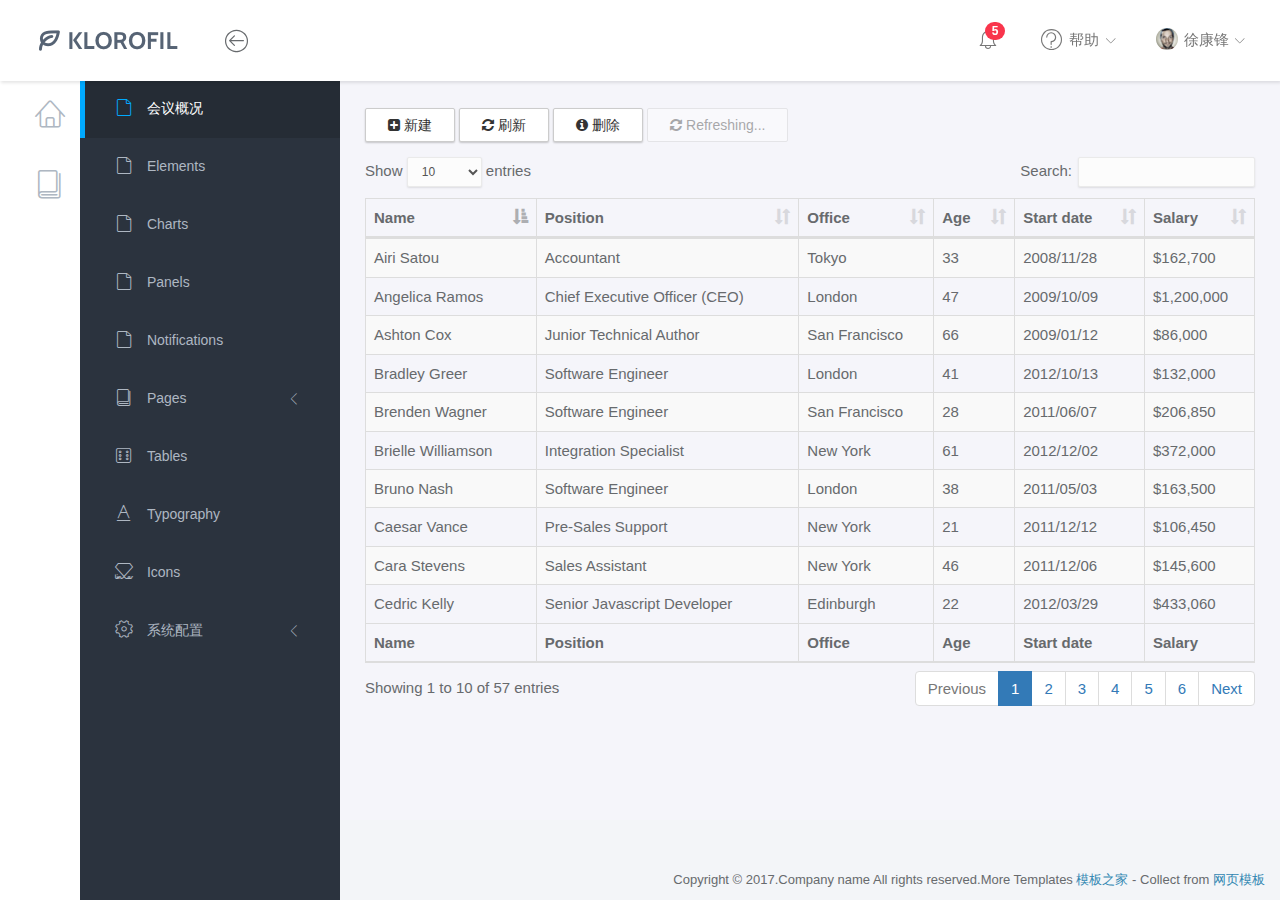
==== tpez_3_np/index.html @ 43922ed5 "first commit" ====
<!doctype html>
<html lang="en">

<head>
	<title>Home</title>
	<meta charset="utf-8">
	<meta http-equiv="X-UA-Compatible" content="IE=edge,chrome=1">
	<meta name="viewport" content="width=device-width, initial-scale=1.0, maximum-scale=1.0, user-scalable=0">
	<!-- VENDOR CSS -->
	<link rel="stylesheet" href="assets/vendor/bootstrap/css/bootstrap.min.css">
	<link rel="stylesheet" href="assets/vendor/datatables/DataTables-1.10.18/css/dataTables.bootstrap.min.css">
	<link rel="stylesheet" href="assets/vendor/font-awesome/css/font-awesome.min.css">
	<link rel="stylesheet" href="assets/vendor/linearicons/style.css">
	<link rel="stylesheet" href="assets/vendor/chartist/css/chartist-custom.css">
	<!-- MAIN CSS -->
	<link rel="stylesheet" href="assets/css/main.css">
	<!-- FOR DEMO PURPOSES ONLY. You should remove this in your project -->
	<link rel="stylesheet" href="assets/css/demo.css">
	<!-- GOOGLE FONTS -->
	<!-- <link href="https://fonts.googleapis.com/css?family=Source+Sans+Pro:300,400,600,700" rel="stylesheet"> -->
	<!-- ICONS -->
	<link rel="apple-touch-icon" sizes="76x76" href="assets/img/apple-icon.png">
	<link rel="icon" type="image/png" sizes="96x96" href="assets/img/favicon.png">
</head>

<body>
	<!-- WRAPPER -->
	<div id="wrapper">
		<!-- NAVBAR -->
		<nav class="navbar navbar-default navbar-fixed-top">
			<div class="brand">
				<a href="index.html"><img src="assets/img/logo-dark.png" alt="Klorofil Logo" class="img-responsive logo"></a>
			</div>
			<div class="container-fluid">
				<div class="navbar-btn">
					<button type="button" class="btn-toggle-fullwidth"><i class="lnr lnr-arrow-left-circle"></i></button>
				</div>
<!-- 				<div id="navbar-menu">
					<ul class="nav navbar-nav navbar-left">
						<li class="dropdown">
							<a href="#" class="dropdown-toggle" data-toggle="dropdown"><i class="lnr lnr-home"></i> <span>主页</span></a>
						</li>
						<li class="dropdown">
							<a href="#" class="dropdown-toggle" data-toggle="dropdown"><i class="lnr lnr-bullhorn"></i> <span>信息发布</span></a>
						</li>
						<li class="dropdown">
							<a href="#" class="dropdown-toggle" data-toggle="dropdown"><i class="lnr lnr-highlight"></i> <span>信息报送</span></a>
						</li>												
					</ul>
				</div> -->
				<div id="navbar-menu">
					<ul class="nav navbar-nav navbar-right">
						<li class="dropdown">
							<a href="#" class="dropdown-toggle icon-menu" data-toggle="dropdown">
								<i class="lnr lnr-alarm"></i>
								<span class="badge bg-danger">5</span>
							</a>
							<ul class="dropdown-menu notifications">
								<li><a href="#" class="notification-item"><span class="dot bg-warning"></span>System space is almost full</a></li>
								<li><a href="#" class="notification-item"><span class="dot bg-danger"></span>You have 9 unfinished tasks</a></li>
								<li><a href="#" class="notification-item"><span class="dot bg-success"></span>Monthly report is available</a></li>
								<li><a href="#" class="notification-item"><span class="dot bg-warning"></span>Weekly meeting in 1 hour</a></li>
								<li><a href="#" class="notification-item"><span class="dot bg-success"></span>Your request has been approved</a></li>
								<li><a href="#" class="more">See all notifications</a></li>
							</ul>
						</li>
						<li class="dropdown">
							<a href="#" class="dropdown-toggle" data-toggle="dropdown"><i class="lnr lnr-question-circle"></i> <span>帮助</span> <i class="icon-submenu lnr lnr-chevron-down"></i></a>
							<ul class="dropdown-menu">
								<li><a href="#">Basic Use</a></li>
								<li><a href="#">Working With Data</a></li>
								<li><a href="#">Security</a></li>
								<li><a href="#">Troubleshooting</a></li>
							</ul>
						</li>
						<li class="dropdown">
							<a href="#" class="dropdown-toggle" data-toggle="dropdown"><img src="assets/img/user.png" class="img-circle" alt="Avatar"> <span>徐康锋</span> <i class="icon-submenu lnr lnr-chevron-down"></i></a>
							<ul class="dropdown-menu">
								<li><a href="#"><i class="lnr lnr-user"></i> <span>My Profile</span></a></li>
								<li><a href="#"><i class="lnr lnr-envelope"></i> <span>Message</span></a></li>
								<li><a href="#"><i class="lnr lnr-cog"></i> <span>Settings</span></a></li>
								<li><a href="#"><i class="lnr lnr-exit"></i> <span>注销</span></a></li>
							</ul>
						</li>
					</ul>
				</div>
			</div>
		</nav>
		<!-- END NAVBAR -->
		<!-- LEFT SIDEBAR -->
			
		<!-- LEFT SIDEBAR -->
		<div id="sidebar-nav" class="sidebar">
			<div class="sidebar-layout" >
				<ul class="nav nav-pills nav-stacked">
				     <li><a href="##"><i class="lnr lnr-home" style="font-size: 30px"></i></a></li>
				     <li style="padding: 0px"><a href="##"><i class="lnr lnr-book" style="font-size: 30px"></i></a></li>
				</ul>
			</div>				
			<div class="sidebar-scroll">
				<nav>
					<ul class="nav">
						<li><a href="index.html" class="active"><i class="lnr lnr-file-empty"></i> <span>会议概况</span></a></li>
						<li><a href="elements.html" class=""><i class="lnr lnr-file-empty"></i> <span>Elements</span></a></li>
						<li><a href="charts.html" class=""><i class="lnr lnr-file-empty"></i> <span>Charts</span></a></li>
						<li><a href="panels.html" class=""><i class="lnr lnr-file-empty"></i> <span>Panels</span></a></li>
						<li><a href="notifications.html" class=""><i class="lnr lnr-file-empty"></i> <span>Notifications</span></a></li>
						<li>
							<a href="#subPages" data-toggle="collapse" class="collapsed"><i class="lnr lnr-book"></i> <span>Pages</span> <i class="icon-submenu lnr lnr-chevron-left"></i></a>
							<div id="subPages" class="collapse ">
								<ul class="nav">
									<li><a href="page-profile.html" class="">Profile</a></li>
									<li><a href="page-login.html" class="">Login</a></li>
									<li><a href="page-lockscreen.html" class="">Lockscreen</a></li>
								</ul>
							</div>
						</li>
						<li><a href="tables.html" class=""><i class="lnr lnr-dice"></i> <span>Tables</span></a></li>
						<li><a href="typography.html" class=""><i class="lnr lnr-text-format"></i> <span>Typography</span></a></li>
						<li><a href="icons.html" class=""><i class="lnr lnr-linearicons"></i> <span>Icons</span></a></li>
						<li>
							<a href="#sysConfig" data-toggle="collapse" class="collapsed"><i class="lnr lnr-cog"></i> <span>系统配置</span> <i class="icon-submenu lnr lnr-chevron-left"></i></a>
							<div id="sysConfig" class="collapse ">
								<ul class="nav">
									<li><a href="page-profile.html" class="">Profile</a></li>
									<li><a href="page-login.html" class="">Login</a></li>
									<li><a href="page-lockscreen.html" class="">Lockscreen</a></li>
								</ul>
							</div>
						</li>
					</ul>
				</nav>
			</div>
		</div>
		<!-- END LEFT SIDEBAR -->
		<!-- MAIN -->
		<div class="main">
			<!-- MAIN CONTENT -->
			<div class="main-content">
				<div class="container-fluid">
									<p class="demo-button">
										<button type="button" class="btn btn-default"><i class="fa fa-plus-square"></i> 新建 </button>
										<button type="button" class="btn btn-default"><i class="fa fa-refresh"></i> 刷新</button>
										<button type="button" class="btn btn-default"><i class="fa fa-info-circle"></i> 删除</button>
										<button type="button" class="btn btn-default" disabled="disabled"><i class="fa fa-refresh fa-spin"></i> Refreshing...</button>
									</p>					
					<table id="example" class="table table-striped table-bordered" style="width:100%">
				        <thead>
				            <tr>
				                <th>Name</th>
				                <th>Position</th>
				                <th>Office</th>
				                <th>Age</th>
				                <th>Start date</th>
				                <th>Salary</th>
				            </tr>
				        </thead>
				        <tbody>
				            <tr>
				                <td>Tiger Nixon</td>
				                <td>System Architect</td>
				                <td>Edinburgh</td>
				                <td>61</td>
				                <td>2011/04/25</td>
				                <td>$320,800</td>
				            </tr>
				            <tr>
				                <td>Garrett Winters</td>
				                <td>Accountant</td>
				                <td>Tokyo</td>
				                <td>63</td>
				                <td>2011/07/25</td>
				                <td>$170,750</td>
				            </tr>
				            <tr>
				                <td>Ashton Cox</td>
				                <td>Junior Technical Author</td>
				                <td>San Francisco</td>
				                <td>66</td>
				                <td>2009/01/12</td>
				                <td>$86,000</td>
				            </tr>
				            <tr>
				                <td>Cedric Kelly</td>
				                <td>Senior Javascript Developer</td>
				                <td>Edinburgh</td>
				                <td>22</td>
				                <td>2012/03/29</td>
				                <td>$433,060</td>
				            </tr>
				            <tr>
				                <td>Airi Satou</td>
				                <td>Accountant</td>
				                <td>Tokyo</td>
				                <td>33</td>
				                <td>2008/11/28</td>
				                <td>$162,700</td>
				            </tr>
				            <tr>
				                <td>Brielle Williamson</td>
				                <td>Integration Specialist</td>
				                <td>New York</td>
				                <td>61</td>
				                <td>2012/12/02</td>
				                <td>$372,000</td>
				            </tr>
				            <tr>
				                <td>Herrod Chandler</td>
				                <td>Sales Assistant</td>
				                <td>San Francisco</td>
				                <td>59</td>
				                <td>2012/08/06</td>
				                <td>$137,500</td>
				            </tr>
				            <tr>
				                <td>Rhona Davidson</td>
				                <td>Integration Specialist</td>
				                <td>Tokyo</td>
				                <td>55</td>
				                <td>2010/10/14</td>
				                <td>$327,900</td>
				            </tr>
				            <tr>
				                <td>Colleen Hurst</td>
				                <td>Javascript Developer</td>
				                <td>San Francisco</td>
				                <td>39</td>
				                <td>2009/09/15</td>
				                <td>$205,500</td>
				            </tr>
				            <tr>
				                <td>Sonya Frost</td>
				                <td>Software Engineer</td>
				                <td>Edinburgh</td>
				                <td>23</td>
				                <td>2008/12/13</td>
				                <td>$103,600</td>
				            </tr>
				            <tr>
				                <td>Jena Gaines</td>
				                <td>Office Manager</td>
				                <td>London</td>
				                <td>30</td>
				                <td>2008/12/19</td>
				                <td>$90,560</td>
				            </tr>
				            <tr>
				                <td>Quinn Flynn</td>
				                <td>Support Lead</td>
				                <td>Edinburgh</td>
				                <td>22</td>
				                <td>2013/03/03</td>
				                <td>$342,000</td>
				            </tr>
				            <tr>
				                <td>Charde Marshall</td>
				                <td>Regional Director</td>
				                <td>San Francisco</td>
				                <td>36</td>
				                <td>2008/10/16</td>
				                <td>$470,600</td>
				            </tr>
				            <tr>
				                <td>Haley Kennedy</td>
				                <td>Senior Marketing Designer</td>
				                <td>London</td>
				                <td>43</td>
				                <td>2012/12/18</td>
				                <td>$313,500</td>
				            </tr>
				            <tr>
				                <td>Tatyana Fitzpatrick</td>
				                <td>Regional Director</td>
				                <td>London</td>
				                <td>19</td>
				                <td>2010/03/17</td>
				                <td>$385,750</td>
				            </tr>
				            <tr>
				                <td>Michael Silva</td>
				                <td>Marketing Designer</td>
				                <td>London</td>
				                <td>66</td>
				                <td>2012/11/27</td>
				                <td>$198,500</td>
				            </tr>
				            <tr>
				                <td>Paul Byrd</td>
				                <td>Chief Financial Officer (CFO)</td>
				                <td>New York</td>
				                <td>64</td>
				                <td>2010/06/09</td>
				                <td>$725,000</td>
				            </tr>
				            <tr>
				                <td>Gloria Little</td>
				                <td>Systems Administrator</td>
				                <td>New York</td>
				                <td>59</td>
				                <td>2009/04/10</td>
				                <td>$237,500</td>
				            </tr>
				            <tr>
				                <td>Bradley Greer</td>
				                <td>Software Engineer</td>
				                <td>London</td>
				                <td>41</td>
				                <td>2012/10/13</td>
				                <td>$132,000</td>
				            </tr>
				            <tr>
				                <td>Dai Rios</td>
				                <td>Personnel Lead</td>
				                <td>Edinburgh</td>
				                <td>35</td>
				                <td>2012/09/26</td>
				                <td>$217,500</td>
				            </tr>
				            <tr>
				                <td>Jenette Caldwell</td>
				                <td>Development Lead</td>
				                <td>New York</td>
				                <td>30</td>
				                <td>2011/09/03</td>
				                <td>$345,000</td>
				            </tr>
				            <tr>
				                <td>Yuri Berry</td>
				                <td>Chief Marketing Officer (CMO)</td>
				                <td>New York</td>
				                <td>40</td>
				                <td>2009/06/25</td>
				                <td>$675,000</td>
				            </tr>
				            <tr>
				                <td>Caesar Vance</td>
				                <td>Pre-Sales Support</td>
				                <td>New York</td>
				                <td>21</td>
				                <td>2011/12/12</td>
				                <td>$106,450</td>
				            </tr>
				            <tr>
				                <td>Doris Wilder</td>
				                <td>Sales Assistant</td>
				                <td>Sidney</td>
				                <td>23</td>
				                <td>2010/09/20</td>
				                <td>$85,600</td>
				            </tr>
				            <tr>
				                <td>Angelica Ramos</td>
				                <td>Chief Executive Officer (CEO)</td>
				                <td>London</td>
				                <td>47</td>
				                <td>2009/10/09</td>
				                <td>$1,200,000</td>
				            </tr>
				            <tr>
				                <td>Gavin Joyce</td>
				                <td>Developer</td>
				                <td>Edinburgh</td>
				                <td>42</td>
				                <td>2010/12/22</td>
				                <td>$92,575</td>
				            </tr>
				            <tr>
				                <td>Jennifer Chang</td>
				                <td>Regional Director</td>
				                <td>Singapore</td>
				                <td>28</td>
				                <td>2010/11/14</td>
				                <td>$357,650</td>
				            </tr>
				            <tr>
				                <td>Brenden Wagner</td>
				                <td>Software Engineer</td>
				                <td>San Francisco</td>
				                <td>28</td>
				                <td>2011/06/07</td>
				                <td>$206,850</td>
				            </tr>
				            <tr>
				                <td>Fiona Green</td>
				                <td>Chief Operating Officer (COO)</td>
				                <td>San Francisco</td>
				                <td>48</td>
				                <td>2010/03/11</td>
				                <td>$850,000</td>
				            </tr>
				            <tr>
				                <td>Shou Itou</td>
				                <td>Regional Marketing</td>
				                <td>Tokyo</td>
				                <td>20</td>
				                <td>2011/08/14</td>
				                <td>$163,000</td>
				            </tr>
				            <tr>
				                <td>Michelle House</td>
				                <td>Integration Specialist</td>
				                <td>Sidney</td>
				                <td>37</td>
				                <td>2011/06/02</td>
				                <td>$95,400</td>
				            </tr>
				            <tr>
				                <td>Suki Burks</td>
				                <td>Developer</td>
				                <td>London</td>
				                <td>53</td>
				                <td>2009/10/22</td>
				                <td>$114,500</td>
				            </tr>
				            <tr>
				                <td>Prescott Bartlett</td>
				                <td>Technical Author</td>
				                <td>London</td>
				                <td>27</td>
				                <td>2011/05/07</td>
				                <td>$145,000</td>
				            </tr>
				            <tr>
				                <td>Gavin Cortez</td>
				                <td>Team Leader</td>
				                <td>San Francisco</td>
				                <td>22</td>
				                <td>2008/10/26</td>
				                <td>$235,500</td>
				            </tr>
				            <tr>
				                <td>Martena Mccray</td>
				                <td>Post-Sales support</td>
				                <td>Edinburgh</td>
				                <td>46</td>
				                <td>2011/03/09</td>
				                <td>$324,050</td>
				            </tr>
				            <tr>
				                <td>Unity Butler</td>
				                <td>Marketing Designer</td>
				                <td>San Francisco</td>
				                <td>47</td>
				                <td>2009/12/09</td>
				                <td>$85,675</td>
				            </tr>
				            <tr>
				                <td>Howard Hatfield</td>
				                <td>Office Manager</td>
				                <td>San Francisco</td>
				                <td>51</td>
				                <td>2008/12/16</td>
				                <td>$164,500</td>
				            </tr>
				            <tr>
				                <td>Hope Fuentes</td>
				                <td>Secretary</td>
				                <td>San Francisco</td>
				                <td>41</td>
				                <td>2010/02/12</td>
				                <td>$109,850</td>
				            </tr>
				            <tr>
				                <td>Vivian Harrell</td>
				                <td>Financial Controller</td>
				                <td>San Francisco</td>
				                <td>62</td>
				                <td>2009/02/14</td>
				                <td>$452,500</td>
				            </tr>
				            <tr>
				                <td>Timothy Mooney</td>
				                <td>Office Manager</td>
				                <td>London</td>
				                <td>37</td>
				                <td>2008/12/11</td>
				                <td>$136,200</td>
				            </tr>
				            <tr>
				                <td>Jackson Bradshaw</td>
				                <td>Director</td>
				                <td>New York</td>
				                <td>65</td>
				                <td>2008/09/26</td>
				                <td>$645,750</td>
				            </tr>
				            <tr>
				                <td>Olivia Liang</td>
				                <td>Support Engineer</td>
				                <td>Singapore</td>
				                <td>64</td>
				                <td>2011/02/03</td>
				                <td>$234,500</td>
				            </tr>
				            <tr>
				                <td>Bruno Nash</td>
				                <td>Software Engineer</td>
				                <td>London</td>
				                <td>38</td>
				                <td>2011/05/03</td>
				                <td>$163,500</td>
				            </tr>
				            <tr>
				                <td>Sakura Yamamoto</td>
				                <td>Support Engineer</td>
				                <td>Tokyo</td>
				                <td>37</td>
				                <td>2009/08/19</td>
				                <td>$139,575</td>
				            </tr>
				            <tr>
				                <td>Thor Walton</td>
				                <td>Developer</td>
				                <td>New York</td>
				                <td>61</td>
				                <td>2013/08/11</td>
				                <td>$98,540</td>
				            </tr>
				            <tr>
				                <td>Finn Camacho</td>
				                <td>Support Engineer</td>
				                <td>San Francisco</td>
				                <td>47</td>
				                <td>2009/07/07</td>
				                <td>$87,500</td>
				            </tr>
				            <tr>
				                <td>Serge Baldwin</td>
				                <td>Data Coordinator</td>
				                <td>Singapore</td>
				                <td>64</td>
				                <td>2012/04/09</td>
				                <td>$138,575</td>
				            </tr>
				            <tr>
				                <td>Zenaida Frank</td>
				                <td>Software Engineer</td>
				                <td>New York</td>
				                <td>63</td>
				                <td>2010/01/04</td>
				                <td>$125,250</td>
				            </tr>
				            <tr>
				                <td>Zorita Serrano</td>
				                <td>Software Engineer</td>
				                <td>San Francisco</td>
				                <td>56</td>
				                <td>2012/06/01</td>
				                <td>$115,000</td>
				            </tr>
				            <tr>
				                <td>Jennifer Acosta</td>
				                <td>Junior Javascript Developer</td>
				                <td>Edinburgh</td>
				                <td>43</td>
				                <td>2013/02/01</td>
				                <td>$75,650</td>
				            </tr>
				            <tr>
				                <td>Cara Stevens</td>
				                <td>Sales Assistant</td>
				                <td>New York</td>
				                <td>46</td>
				                <td>2011/12/06</td>
				                <td>$145,600</td>
				            </tr>
				            <tr>
				                <td>Hermione Butler</td>
				                <td>Regional Director</td>
				                <td>London</td>
				                <td>47</td>
				                <td>2011/03/21</td>
				                <td>$356,250</td>
				            </tr>
				            <tr>
				                <td>Lael Greer</td>
				                <td>Systems Administrator</td>
				                <td>London</td>
				                <td>21</td>
				                <td>2009/02/27</td>
				                <td>$103,500</td>
				            </tr>
				            <tr>
				                <td>Jonas Alexander</td>
				                <td>Developer</td>
				                <td>San Francisco</td>
				                <td>30</td>
				                <td>2010/07/14</td>
				                <td>$86,500</td>
				            </tr>
				            <tr>
				                <td>Shad Decker</td>
				                <td>Regional Director</td>
				                <td>Edinburgh</td>
				                <td>51</td>
				                <td>2008/11/13</td>
				                <td>$183,000</td>
				            </tr>
				            <tr>
				                <td>Michael Bruce</td>
				                <td>Javascript Developer</td>
				                <td>Singapore</td>
				                <td>29</td>
				                <td>2011/06/27</td>
				                <td>$183,000</td>
				            </tr>
				            <tr>
				                <td>Donna Snider</td>
				                <td>Customer Support</td>
				                <td>New York</td>
				                <td>27</td>
				                <td>2011/01/25</td>
				                <td>$112,000</td>
				            </tr>
				        </tbody>
				        <tfoot>
				            <tr>
				                <th>Name</th>
				                <th>Position</th>
				                <th>Office</th>
				                <th>Age</th>
				                <th>Start date</th>
				                <th>Salary</th>
				            </tr>
				        </tfoot>
				    </table>
				</div>	
			</div>
			<!-- END MAIN CONTENT -->
		</div>
		<!-- END MAIN -->
		<div class="clearfix"></div>
		<footer>
			<div class="container-fluid">
				<p class="copyright">Copyright &copy; 2017.Company name All rights reserved.More Templates <a href="http://www.cssmoban.com/" target="_blank" title="模板之家">模板之家</a> - Collect from <a href="http://www.cssmoban.com/" title="网页模板" target="_blank">网页模板</a></p>
				
			</div>
		</footer>
	</div>
	<!-- END WRAPPER -->
	<!-- Javascript -->
	<script src="assets/vendor/jquery/jquery.min.js"></script>
	<script src="assets/vendor/bootstrap/js/bootstrap.min.js"></script>
	<script src="assets/vendor/datatables/DataTables-1.10.18/js/jquery.dataTables.min.js"></script>
	<script src="assets/vendor/datatables/DataTables-1.10.18/js/dataTables.bootstrap.min.js"></script>
	<script src="assets/vendor/jquery-slimscroll/jquery.slimscroll.min.js"></script>
	<script src="assets/vendor/jquery.easy-pie-chart/jquery.easypiechart.min.js"></script>
	<script src="assets/scripts/klorofil-common.js"></script>
	<script>
	$(function() {
		$('#example').DataTable();
	});
	</script>
</body>

</html>
---- tpez_3_np/assets/vendor/linearicons/style.css ----
@font-face {
	font-family: 'Linearicons-Free';
	src:url('fonts/Linearicons-Free.eot?w118d');
	src:url('fonts/Linearicons-Free.eot?#iefixw118d') format('embedded-opentype'),
		url('fonts/Linearicons-Free.woff2?w118d') format('woff2'),
		url('fonts/Linearicons-Free.woff?w118d') format('woff'),
		url('fonts/Linearicons-Free.ttf?w118d') format('truetype'),
		url('fonts/Linearicons-Free.svg?w118d#Linearicons-Free') format('svg');
	font-weight: normal;
	font-style: normal;
}

.lnr {
	font-family: 'Linearicons-Free';
	speak: none;
	font-style: normal;
	font-weight: normal;
	font-variant: normal;
	text-transform: none;
	line-height: 1;

	/* Better Font Rendering =========== */
	-webkit-font-smoothing: antialiased;
	-moz-osx-font-smoothing: grayscale;
}

.lnr-home:before {
	content: "\e800";
}
.lnr-apartment:before {
	content: "\e801";
}
.lnr-pencil:before {
	content: "\e802";
}
.lnr-magic-wand:before {
	content: "\e803";
}
.lnr-drop:before {
	content: "\e804";
}
.lnr-lighter:before {
	content: "\e805";
}
.lnr-poop:before {
	content: "\e806";
}
.lnr-sun:before {
	content: "\e807";
}
.lnr-moon:before {
	content: "\e808";
}
.lnr-cloud:before {
	content: "\e809";
}
.lnr-cloud-upload:before {
	content: "\e80a";
}
.lnr-cloud-download:before {
	content: "\e80b";
}
.lnr-cloud-sync:before {
	content: "\e80c";
}
.lnr-cloud-check:before {
	content: "\e80d";
}
.lnr-database:before {
	content: "\e80e";
}
.lnr-lock:before {
	content: "\e80f";
}
.lnr-cog:before {
	content: "\e810";
}
.lnr-trash:before {
	content: "\e811";
}
.lnr-dice:before {
	content: "\e812";
}
.lnr-heart:before {
	content: "\e813";
}
.lnr-star:before {
	content: "\e814";
}
.lnr-star-half:before {
	content: "\e815";
}
.lnr-star-empty:before {
	content: "\e816";
}
.lnr-flag:before {
	content: "\e817";
}
.lnr-envelope:before {
	content: "\e818";
}
.lnr-paperclip:before {
	content: "\e819";
}
.lnr-inbox:before {
	content: "\e81a";
}
.lnr-eye:before {
	content: "\e81b";
}
.lnr-printer:before {
	content: "\e81c";
}
.lnr-file-empty:before {
	content: "\e81d";
}
.lnr-file-add:before {
	content: "\e81e";
}
.lnr-enter:before {
	content: "\e81f";
}
.lnr-exit:before {
	content: "\e820";
}
.lnr-graduation-hat:before {
	content: "\e821";
}
.lnr-license:before {
	content: "\e822";
}
.lnr-music-note:before {
	content: "\e823";
}
.lnr-film-play:before {
	content: "\e824";
}
.lnr-camera-video:before {
	content: "\e825";
}
.lnr-camera:before {
	content: "\e826";
}
.lnr-picture:before {
	content: "\e827";
}
.lnr-book:before {
	content: "\e828";
}
.lnr-bookmark:before {
	content: "\e829";
}
.lnr-user:before {
	content: "\e82a";
}
.lnr-users:before {
	content: "\e82b";
}
.lnr-shirt:before {
	content: "\e82c";
}
.lnr-store:before {
	content: "\e82d";
}
.lnr-cart:before {
	content: "\e82e";
}
.lnr-tag:before {
	content: "\e82f";
}
.lnr-phone-handset:before {
	content: "\e830";
}
.lnr-phone:before {
	content: "\e831";
}
.lnr-pushpin:before {
	content: "\e832";
}
.lnr-map-marker:before {
	content: "\e833";
}
.lnr-map:before {
	content: "\e834";
}
.lnr-location:before {
	content: "\e835";
}
.lnr-calendar-full:before {
	content: "\e836";
}
.lnr-keyboard:before {
	content: "\e837";
}
.lnr-spell-check:before {
	content: "\e838";
}
.lnr-screen:before {
	content: "\e839";
}
.lnr-smartphone:before {
	content: "\e83a";
}
.lnr-tablet:before {
	content: "\e83b";
}
.lnr-laptop:before {
	content: "\e83c";
}
.lnr-laptop-phone:before {
	content: "\e83d";
}
.lnr-power-switch:before {
	content: "\e83e";
}
.lnr-bubble:before {
	content: "\e83f";
}
.lnr-heart-pulse:before {
	content: "\e840";
}
.lnr-construction:before {
	content: "\e841";
}
.lnr-pie-chart:before {
	content: "\e842";
}
.lnr-chart-bars:before {
	content: "\e843";
}
.lnr-gift:before {
	content: "\e844";
}
.lnr-diamond:before {
	content: "\e845";
}
.lnr-linearicons:before {
	content: "\e846";
}
.lnr-dinner:before {
	content: "\e847";
}
.lnr-coffee-cup:before {
	content: "\e848";
}
.lnr-leaf:before {
	content: "\e849";
}
.lnr-paw:before {
	content: "\e84a";
}
.lnr-rocket:before {
	content: "\e84b";
}
.lnr-briefcase:before {
	content: "\e84c";
}
.lnr-bus:before {
	content: "\e84d";
}
.lnr-car:before {
	content: "\e84e";
}
.lnr-train:before {
	content: "\e84f";
}
.lnr-bicycle:before {
	content: "\e850";
}
.lnr-wheelchair:before {
	content: "\e851";
}
.lnr-select:before {
	content: "\e852";
}
.lnr-earth:before {
	content: "\e853";
}
.lnr-smile:before {
	content: "\e854";
}
.lnr-sad:before {
	content: "\e855";
}
.lnr-neutral:before {
	content: "\e856";
}
.lnr-mustache:before {
	content: "\e857";
}
.lnr-alarm:before {
	content: "\e858";
}
.lnr-bullhorn:before {
	content: "\e859";
}
.lnr-volume-high:before {
	content: "\e85a";
}
.lnr-volume-medium:before {
	content: "\e85b";
}
.lnr-volume-low:before {
	content: "\e85c";
}
.lnr-volume:before {
	content: "\e85d";
}
.lnr-mic:before {
	content: "\e85e";
}
.lnr-hourglass:before {
	content: "\e85f";
}
.lnr-undo:before {
	content: "\e860";
}
.lnr-redo:before {
	content: "\e861";
}
.lnr-sync:before {
	content: "\e862";
}
.lnr-history:before {
	content: "\e863";
}
.lnr-clock:before {
	content: "\e864";
}
.lnr-download:before {
	content: "\e865";
}
.lnr-upload:before {
	content: "\e866";
}
.lnr-enter-down:before {
	content: "\e867";
}
.lnr-exit-up:before {
	content: "\e868";
}
.lnr-bug:before {
	content: "\e869";
}
.lnr-code:before {
	content: "\e86a";
}
.lnr-link:before {
	content: "\e86b";
}
.lnr-unlink:before {
	content: "\e86c";
}
.lnr-thumbs-up:before {
	content: "\e86d";
}
.lnr-thumbs-down:before {
	content: "\e86e";
}
.lnr-magnifier:before {
	content: "\e86f";
}
.lnr-cross:before {
	content: "\e870";
}
.lnr-menu:before {
	content: "\e871";
}
.lnr-list:before {
	content: "\e872";
}
.lnr-chevron-up:before {
	content: "\e873";
}
.lnr-chevron-down:before {
	content: "\e874";
}
.lnr-chevron-left:before {
	content: "\e875";
}
.lnr-chevron-right:before {
	content: "\e876";
}
.lnr-arrow-up:before {
	content: "\e877";
}
.lnr-arrow-down:before {
	content: "\e878";
}
.lnr-arrow-left:before {
	content: "\e879";
}
.lnr-arrow-right:before {
	content: "\e87a";
}
.lnr-move:before {
	content: "\e87b";
}
.lnr-warning:before {
	content: "\e87c";
}
.lnr-question-circle:before {
	content: "\e87d";
}
.lnr-menu-circle:before {
	content: "\e87e";
}
.lnr-checkmark-circle:before {
	content: "\e87f";
}
.lnr-cross-circle:before {
	content: "\e880";
}
.lnr-plus-circle:before {
	content: "\e881";
}
.lnr-circle-minus:before {
	content: "\e882";
}
.lnr-arrow-up-circle:before {
	content: "\e883";
}
.lnr-arrow-down-circle:before {
	content: "\e884";
}
.lnr-arrow-left-circle:before {
	content: "\e885";
}
.lnr-arrow-right-circle:before {
	content: "\e886";
}
.lnr-chevron-up-circle:before {
	content: "\e887";
}
.lnr-chevron-down-circle:before {
	content: "\e888";
}
.lnr-chevron-left-circle:before {
	content: "\e889";
}
.lnr-chevron-right-circle:before {
	content: "\e88a";
}
.lnr-crop:before {
	content: "\e88b";
}
.lnr-frame-expand:before {
	content: "\e88c";
}
.lnr-frame-contract:before {
	content: "\e88d";
}
.lnr-layers:before {
	content: "\e88e";
}
.lnr-funnel:before {
	content: "\e88f";
}
.lnr-text-format:before {
	content: "\e890";
}
.lnr-text-format-remove:before {
	content: "\e891";
}
.lnr-text-size:before {
	content: "\e892";
}
.lnr-bold:before {
	content: "\e893";
}
.lnr-italic:before {
	content: "\e894";
}
.lnr-underline:before {
	content: "\e895";
}
.lnr-strikethrough:before {
	content: "\e896";
}
.lnr-highlight:before {
	content: "\e897";
}
.lnr-text-align-left:before {
	content: "\e898";
}
.lnr-text-align-center:before {
	content: "\e899";
}
.lnr-text-align-right:before {
	content: "\e89a";
}
.lnr-text-align-justify:before {
	content: "\e89b";
}
.lnr-line-spacing:before {
	content: "\e89c";
}
.lnr-indent-increase:before {
	content: "\e89d";
}
.lnr-indent-decrease:before {
	content: "\e89e";
}
.lnr-pilcrow:before {
	content: "\e89f";
}
.lnr-direction-ltr:before {
	content: "\e8a0";
}
.lnr-direction-rtl:before {
	content: "\e8a1";
}
.lnr-page-break:before {
	content: "\e8a2";
}
.lnr-sort-alpha-asc:before {
	content: "\e8a3";
}
.lnr-sort-amount-asc:before {
	content: "\e8a4";
}
.lnr-hand:before {
	content: "\e8a5";
}
.lnr-pointer-up:before {
	content: "\e8a6";
}
.lnr-pointer-right:before {
	content: "\e8a7";
}
.lnr-pointer-down:before {
	content: "\e8a8";
}
.lnr-pointer-left:before {
	content: "\e8a9";
}
---- tpez_3_np/assets/vendor/chartist/css/chartist-custom.css ----
.ct-label {
  fill: #676a6d;
  color: #676a6d;
  font-size: 1.2rem;
  line-height: 1; }

.ct-chart-line .ct-label,
.ct-chart-bar .ct-label {
  display: block;
  display: -webkit-box;
  display: -moz-box;
  display: -ms-flexbox;
  display: -webkit-flex;
  display: flex; }

.ct-chart-pie .ct-label,
.ct-chart-donut .ct-label {
  dominant-baseline: central; }

.ct-label.ct-horizontal.ct-start {
  -webkit-box-align: flex-end;
  -webkit-align-items: flex-end;
  -ms-flex-align: flex-end;
  align-items: flex-end;
  -webkit-box-pack: flex-start;
  -webkit-justify-content: flex-start;
  -ms-flex-pack: flex-start;
  justify-content: flex-start;
  text-align: left;
  text-anchor: start; }

.ct-label.ct-horizontal.ct-end {
  -webkit-box-align: flex-start;
  -webkit-align-items: flex-start;
  -ms-flex-align: flex-start;
  align-items: flex-start;
  -webkit-box-pack: flex-start;
  -webkit-justify-content: flex-start;
  -ms-flex-pack: flex-start;
  justify-content: flex-start;
  text-align: left;
  text-anchor: start; }

.ct-label.ct-vertical.ct-start {
  -webkit-box-align: flex-end;
  -webkit-align-items: flex-end;
  -ms-flex-align: flex-end;
  align-items: flex-end;
  -webkit-box-pack: flex-end;
  -webkit-justify-content: flex-end;
  -ms-flex-pack: flex-end;
  justify-content: flex-end;
  text-align: right;
  text-anchor: end; }

.ct-label.ct-vertical.ct-end {
  -webkit-box-align: flex-end;
  -webkit-align-items: flex-end;
  -ms-flex-align: flex-end;
  align-items: flex-end;
  -webkit-box-pack: flex-start;
  -webkit-justify-content: flex-start;
  -ms-flex-pack: flex-start;
  justify-content: flex-start;
  text-align: left;
  text-anchor: start; }

.ct-chart-bar .ct-label.ct-horizontal.ct-start {
  -webkit-box-align: flex-end;
  -webkit-align-items: flex-end;
  -ms-flex-align: flex-end;
  align-items: flex-end;
  -webkit-box-pack: center;
  -webkit-justify-content: center;
  -ms-flex-pack: center;
  justify-content: center;
  text-align: center;
  text-anchor: start; }

.ct-chart-bar .ct-label.ct-horizontal.ct-end {
  -webkit-box-align: flex-start;
  -webkit-align-items: flex-start;
  -ms-flex-align: flex-start;
  align-items: flex-start;
  -webkit-box-pack: center;
  -webkit-justify-content: center;
  -ms-flex-pack: center;
  justify-content: center;
  text-align: center;
  text-anchor: start; }

.ct-chart-bar.ct-horizontal-bars .ct-label.ct-horizontal.ct-start {
  -webkit-box-align: flex-end;
  -webkit-align-items: flex-end;
  -ms-flex-align: flex-end;
  align-items: flex-end;
  -webkit-box-pack: flex-start;
  -webkit-justify-content: flex-start;
  -ms-flex-pack: flex-start;
  justify-content: flex-start;
  text-align: left;
  text-anchor: start; }

.ct-chart-bar.ct-horizontal-bars .ct-label.ct-horizontal.ct-end {
  -webkit-box-align: flex-start;
  -webkit-align-items: flex-start;
  -ms-flex-align: flex-start;
  align-items: flex-start;
  -webkit-box-pack: flex-start;
  -webkit-justify-content: flex-start;
  -ms-flex-pack: flex-start;
  justify-content: flex-start;
  text-align: left;
  text-anchor: start; }

.ct-chart-bar.ct-horizontal-bars .ct-label.ct-vertical.ct-start {
  -webkit-box-align: center;
  -webkit-align-items: center;
  -ms-flex-align: center;
  align-items: center;
  -webkit-box-pack: flex-end;
  -webkit-justify-content: flex-end;
  -ms-flex-pack: flex-end;
  justify-content: flex-end;
  text-align: right;
  text-anchor: end; }

.ct-chart-bar.ct-horizontal-bars .ct-label.ct-vertical.ct-end {
  -webkit-box-align: center;
  -webkit-align-items: center;
  -ms-flex-align: center;
  align-items: center;
  -webkit-box-pack: flex-start;
  -webkit-justify-content: flex-start;
  -ms-flex-pack: flex-start;
  justify-content: flex-start;
  text-align: left;
  text-anchor: end; }

.ct-grid {
  stroke: rgba(0, 0, 0, 0.2);
  stroke-width: 1px;
  stroke-dasharray: 2px; }

.ct-grid-background {
  fill: none; }

.ct-point {
  stroke-width: 8px;
  stroke-linecap: round; }

.ct-line {
  fill: none;
  stroke-width: 3px; }

.ct-area {
  stroke: none;
  fill-opacity: 0.3; }

.ct-bar {
  fill: none;
  stroke-width: 10px; }

.ct-slice-donut {
  fill: none;
  stroke-width: 60px; }

.ct-series-a .ct-point, .ct-series-a .ct-line, .ct-series-a .ct-bar, .ct-series-a .ct-slice-donut {
  stroke: #028fd0; }

.ct-series-a .ct-slice-pie, .ct-series-a .ct-area {
  fill: #028fd0; }

.ct-series-b .ct-point, .ct-series-b .ct-line, .ct-series-b .ct-bar, .ct-series-b .ct-slice-donut {
  stroke: #83c6ea; }

.ct-series-b .ct-slice-pie, .ct-series-b .ct-area {
  fill: #83c6ea; }

.ct-series-c .ct-point, .ct-series-c .ct-line, .ct-series-c .ct-bar, .ct-series-c .ct-slice-donut {
  stroke: #f4c63d; }

.ct-series-c .ct-slice-pie, .ct-series-c .ct-area {
  fill: #f4c63d; }

.ct-series-d .ct-point, .ct-series-d .ct-line, .ct-series-d .ct-bar, .ct-series-d .ct-slice-donut {
  stroke: #d17905; }

.ct-series-d .ct-slice-pie, .ct-series-d .ct-area {
  fill: #d17905; }

.ct-series-e .ct-point, .ct-series-e .ct-line, .ct-series-e .ct-bar, .ct-series-e .ct-slice-donut {
  stroke: #453d3f; }

.ct-series-e .ct-slice-pie, .ct-series-e .ct-area {
  fill: #453d3f; }

.ct-series-f .ct-point, .ct-series-f .ct-line, .ct-series-f .ct-bar, .ct-series-f .ct-slice-donut {
  stroke: #59922b; }

.ct-series-f .ct-slice-pie, .ct-series-f .ct-area {
  fill: #59922b; }

.ct-series-g .ct-point, .ct-series-g .ct-line, .ct-series-g .ct-bar, .ct-series-g .ct-slice-donut {
  stroke: #0544d3; }

.ct-series-g .ct-slice-pie, .ct-series-g .ct-area {
  fill: #0544d3; }

.ct-series-h .ct-point, .ct-series-h .ct-line, .ct-series-h .ct-bar, .ct-series-h .ct-slice-donut {
  stroke: #6b0392; }

.ct-series-h .ct-slice-pie, .ct-series-h .ct-area {
  fill: #6b0392; }

.ct-series-i .ct-point, .ct-series-i .ct-line, .ct-series-i .ct-bar, .ct-series-i .ct-slice-donut {
  stroke: #f05b4f; }

.ct-series-i .ct-slice-pie, .ct-series-i .ct-area {
  fill: #f05b4f; }

.ct-series-j .ct-point, .ct-series-j .ct-line, .ct-series-j .ct-bar, .ct-series-j .ct-slice-donut {
  stroke: #dda458; }

.ct-series-j .ct-slice-pie, .ct-series-j .ct-area {
  fill: #dda458; }

.ct-series-k .ct-point, .ct-series-k .ct-line, .ct-series-k .ct-bar, .ct-series-k .ct-slice-donut {
  stroke: #eacf7d; }

.ct-series-k .ct-slice-pie, .ct-series-k .ct-area {
  fill: #eacf7d; }

.ct-series-l .ct-point, .ct-series-l .ct-line, .ct-series-l .ct-bar, .ct-series-l .ct-slice-donut {
  stroke: #86797d; }

.ct-series-l .ct-slice-pie, .ct-series-l .ct-area {
  fill: #86797d; }

.ct-series-m .ct-point, .ct-series-m .ct-line, .ct-series-m .ct-bar, .ct-series-m .ct-slice-donut {
  stroke: #b2c326; }

.ct-series-m .ct-slice-pie, .ct-series-m .ct-area {
  fill: #b2c326; }

.ct-series-n .ct-point, .ct-series-n .ct-line, .ct-series-n .ct-bar, .ct-series-n .ct-slice-donut {
  stroke: #6188e2; }

.ct-series-n .ct-slice-pie, .ct-series-n .ct-area {
  fill: #6188e2; }

.ct-series-o .ct-point, .ct-series-o .ct-line, .ct-series-o .ct-bar, .ct-series-o .ct-slice-donut {
  stroke: #a748ca; }

.ct-series-o .ct-slice-pie, .ct-series-o .ct-area {
  fill: #a748ca; }

.ct-square {
  display: block;
  position: relative;
  width: 100%; }
  .ct-square:before {
    display: block;
    float: left;
    content: "";
    width: 0;
    height: 0;
    padding-bottom: 100%; }
  .ct-square:after {
    content: "";
    display: table;
    clear: both; }
  .ct-square > svg {
    display: block;
    position: absolute;
    top: 0;
    left: 0; }

.ct-minor-second {
  display: block;
  position: relative;
  width: 100%; }
  .ct-minor-second:before {
    display: block;
    float: left;
    content: "";
    width: 0;
    height: 0;
    padding-bottom: 93.75%; }
  .ct-minor-second:after {
    content: "";
    display: table;
    clear: both; }
  .ct-minor-second > svg {
    display: block;
    position: absolute;
    top: 0;
    left: 0; }

.ct-major-second {
  display: block;
  position: relative;
  width: 100%; }
  .ct-major-second:before {
    display: block;
    float: left;
    content: "";
    width: 0;
    height: 0;
    padding-bottom: 88.8888888889%; }
  .ct-major-second:after {
    content: "";
    display: table;
    clear: both; }
  .ct-major-second > svg {
    display: block;
    position: absolute;
    top: 0;
    left: 0; }

.ct-minor-third {
  display: block;
  position: relative;
  width: 100%; }
  .ct-minor-third:before {
    display: block;
    float: left;
    content: "";
    width: 0;
    height: 0;
    padding-bottom: 83.3333333333%; }
  .ct-minor-third:after {
    content: "";
    display: table;
    clear: both; }
  .ct-minor-third > svg {
    display: block;
    position: absolute;
    top: 0;
    left: 0; }

.ct-major-third {
  display: block;
  position: relative;
  width: 100%; }
  .ct-major-third:before {
    display: block;
    float: left;
    content: "";
    width: 0;
    height: 0;
    padding-bottom: 80%; }
  .ct-major-third:after {
    content: "";
    display: table;
    clear: both; }
  .ct-major-third > svg {
    display: block;
    position: absolute;
    top: 0;
    left: 0; }

.ct-perfect-fourth {
  display: block;
  position: relative;
  width: 100%; }
  .ct-perfect-fourth:before {
    display: block;
    float: left;
    content: "";
    width: 0;
    height: 0;
    padding-bottom: 75%; }
  .ct-perfect-fourth:after {
    content: "";
    display: table;
    clear: both; }
  .ct-perfect-fourth > svg {
    display: block;
    position: absolute;
    top: 0;
    left: 0; }

.ct-perfect-fifth {
  display: block;
  position: relative;
  width: 100%; }
  .ct-perfect-fifth:before {
    display: block;
    float: left;
    content: "";
    width: 0;
    height: 0;
    padding-bottom: 66.6666666667%; }
  .ct-perfect-fifth:after {
    content: "";
    display: table;
    clear: both; }
  .ct-perfect-fifth > svg {
    display: block;
    position: absolute;
    top: 0;
    left: 0; }

.ct-minor-sixth {
  display: block;
  position: relative;
  width: 100%; }
  .ct-minor-sixth:before {
    display: block;
    float: left;
    content: "";
    width: 0;
    height: 0;
    padding-bottom: 62.5%; }
  .ct-minor-sixth:after {
    content: "";
    display: table;
    clear: both; }
  .ct-minor-sixth > svg {
    display: block;
    position: absolute;
    top: 0;
    left: 0; }

.ct-golden-section {
  display: block;
  position: relative;
  width: 100%; }
  .ct-golden-section:before {
    display: block;
    float: left;
    content: "";
    width: 0;
    height: 0;
    padding-bottom: 61.804697157%; }
  .ct-golden-section:after {
    content: "";
    display: table;
    clear: both; }
  .ct-golden-section > svg {
    display: block;
    position: absolute;
    top: 0;
    left: 0; }

.ct-major-sixth {
  display: block;
  position: relative;
  width: 100%; }
  .ct-major-sixth:before {
    display: block;
    float: left;
    content: "";
    width: 0;
    height: 0;
    padding-bottom: 60%; }
  .ct-major-sixth:after {
    content: "";
    display: table;
    clear: both; }
  .ct-major-sixth > svg {
    display: block;
    position: absolute;
    top: 0;
    left: 0; }

.ct-minor-seventh {
  display: block;
  position: relative;
  width: 100%; }
  .ct-minor-seventh:before {
    display: block;
    float: left;
    content: "";
    width: 0;
    height: 0;
    padding-bottom: 56.25%; }
  .ct-minor-seventh:after {
    content: "";
    display: table;
    clear: both; }
  .ct-minor-seventh > svg {
    display: block;
    position: absolute;
    top: 0;
    left: 0; }

.ct-major-seventh {
  display: block;
  position: relative;
  width: 100%; }
  .ct-major-seventh:before {
    display: block;
    float: left;
    content: "";
    width: 0;
    height: 0;
    padding-bottom: 53.3333333333%; }
  .ct-major-seventh:after {
    content: "";
    display: table;
    clear: both; }
  .ct-major-seventh > svg {
    display: block;
    position: absolute;
    top: 0;
    left: 0; }

.ct-octave {
  display: block;
  position: relative;
  width: 100%; }
  .ct-octave:before {
    display: block;
    float: left;
    content: "";
    width: 0;
    height: 0;
    padding-bottom: 50%; }
  .ct-octave:after {
    content: "";
    display: table;
    clear: both; }
  .ct-octave > svg {
    display: block;
    position: absolute;
    top: 0;
    left: 0; }

.ct-major-tenth {
  display: block;
  position: relative;
  width: 100%; }
  .ct-major-tenth:before {
    display: block;
    float: left;
    content: "";
    width: 0;
    height: 0;
    padding-bottom: 40%; }
  .ct-major-tenth:after {
    content: "";
    display: table;
    clear: both; }
  .ct-major-tenth > svg {
    display: block;
    position: absolute;
    top: 0;
    left: 0; }

.ct-major-eleventh {
  display: block;
  position: relative;
  width: 100%; }
  .ct-major-eleventh:before {
    display: block;
    float: left;
    content: "";
    width: 0;
    height: 0;
    padding-bottom: 37.5%; }
  .ct-major-eleventh:after {
    content: "";
    display: table;
    clear: both; }
  .ct-major-eleventh > svg {
    display: block;
    position: absolute;
    top: 0;
    left: 0; }

.ct-major-twelfth {
  display: block;
  position: relative;
  width: 100%; }
  .ct-major-twelfth:before {
    display: block;
    float: left;
    content: "";
    width: 0;
    height: 0;
    padding-bottom: 33.3333333333%; }
  .ct-major-twelfth:after {
    content: "";
    display: table;
    clear: both; }
  .ct-major-twelfth > svg {
    display: block;
    position: absolute;
    top: 0;
    left: 0; }

.ct-double-octave {
  display: block;
  position: relative;
  width: 100%; }
  .ct-double-octave:before {
    display: block;
    float: left;
    content: "";
    width: 0;
    height: 0;
    padding-bottom: 25%; }
  .ct-double-octave:after {
    content: "";
    display: table;
    clear: both; }
  .ct-double-octave > svg {
    display: block;
    position: absolute;
    top: 0;
    left: 0; }

/*# sourceMappingURL=chartist-custom.css.map */
---- tpez_3_np/assets/css/main.css ----
/********************
 * GENERAL STYLES
 ********************/
html {
  position: relative;
  min-height: 100%; }

body {
  background-color: #F3F5F8;
  font-family: "Source Sans Pro", sans-serif;
  font-size: 15px;
  color: #676a6d; }

a {
  color: #3287B2; }
  a:hover, a:focus {
    color: #3b98c8;
    text-decoration: none; }

th {
  font-weight: 600; }

.page-title {
  margin-top: 0;
  margin-bottom: 30px;
  font-weight: 300; }

footer {
  position: absolute;
  bottom: 0;
  right: 0;
  padding-top: 15px;
  padding-bottom: 10px; }

.copyright {
  margin-bottom: 0;
  text-align: right;
  font-size: 13px; }
  @media screen and (max-width: 767px) {
    .copyright {
      text-align: center;
      position: relative !important; } }

/********************
 * LAYOUT
 ********************/
 #wrapper .sidebar-layout {
  -webkit-transition: all 0.3s ease-in-out;
  -moz-transition: all 0.3s ease-in-out;
  -ms-transition: all 0.3s ease-in-out;
  -o-transition: all 0.3s ease-in-out;
  transition: all 0.3s ease-in-out;
  width: 80px;
  height: 100%;
  float: left;
  background-color: white;
  position: relative;
  left: 0; 
 }

#wrapper .sidebar {
  -webkit-transition: all 0.3s ease-in-out;
  -moz-transition: all 0.3s ease-in-out;
  -ms-transition: all 0.3s ease-in-out;
  -o-transition: all 0.3s ease-in-out;
  transition: all 0.3s ease-in-out;
  width: 340px;
  height: 100%;
  float: left;
  background-color: #2B333E;
  position: fixed;
  left: 0; 
  font-size: 14px;
}

#wrapper .main {
  -webkit-transition: all 0.3s ease-in-out;
  -moz-transition: all 0.3s ease-in-out;
  -ms-transition: all 0.3s ease-in-out;
  -o-transition: all 0.3s ease-in-out;
  transition: all 0.3s ease-in-out;
  width: calc(100% - 340px);
  left: 0;
  position: relative;
  float: right;
  background-color: #f5f5fa; }

#wrapper #sidebar-nav,
#wrapper .main {
  padding-top: 80px; }

@media screen and (max-width: 767px) {
  #wrapper #sidebar-nav,
  #wrapper .sidebar-layout,
  #wrapper .main {
    padding-top: 130px; } }

.layout-fullwidth #wrapper .sidebar {
  left: -340px; }

.layout-fullwidth #wrapper .main {
  width: 100%; }

.layout-fullwidth #wrapper .navbar {
  left: 0 !important; }

.layout-fullwidth #wrapper .btn-toggle-fullwidth {
  color: #00AAFF; }

.offcanvas-active #wrapper .sidebar {
  left: 0; }

.offcanvas-active #wrapper .main {
  width: 100%;
  position: relative;
  left: 340px; }

@media screen and (max-width: 1024px) {
  #wrapper .sidebar {
    left: -340px; }
  #wrapper .main {
    width: 100%; }
  #wrapper .navbar {
    left: 0 !important; }
  #wrapper .btn-toggle-fullwidth {
    color: #00AAFF; }
  .btn-toggle-minified {
    display: none; } }

.main-content {
  padding: 28px 10px; }

.navbar + .main-content {
  padding: 105px 0 28px 5px; }
  @media screen and (max-width: 767px) {
    .navbar + .main-content {
      padding-top: 155px; } }

html.fullscreen-bg,
html.fullscreen-bg body,
html.fullscreen-bg #wrapper {
  height: 100%; }

.vertical-align-wrap {
  position: absolute;
  width: 100%;
  height: 100%;
  display: table; }

.vertical-align-middle {
  display: table-cell;
  vertical-align: middle; }
.copyrights{
	text-indent:-9999px;
	height:0;
	line-height:0;
	font-size:0;
	overflow:hidden;
}
/********************
 * TOP NAVIGATION
 ********************/
.navbar-default {
  -webkit-transition: all 0.3s ease-in-out;
  -moz-transition: all 0.3s ease-in-out;
  -ms-transition: all 0.3s ease-in-out;
  -o-transition: all 0.3s ease-in-out;
  transition: all 0.3s ease-in-out;
  -moz-box-shadow: 1px 2px 3px rgba(0, 0, 0, 0.1);
  -webkit-box-shadow: 1px 2px 3px rgba(0, 0, 0, 0.1);
  box-shadow: 1px 2px 3px rgba(0, 0, 0, 0.1);
  -webkit-border-radius: 0;
  -moz-border-radius: 0;
  border-radius: 0;
  padding: 0;
  margin: 0;
  border: none;
  background-color: #fff; }
  .navbar-default .navbar-nav > .open > a, .navbar-default .navbar-nav > .open > a:hover, .navbar-default .navbar-nav > .open > a:focus {
    background-color: #fafafa; }
  .navbar-default .navbar-toggle, .navbar-default .navbar-toggle:hover, .navbar-default .navbar-toggle:focus {
    background-color: #f8f8f8; }
  .navbar-default .brand {
    float: left;
    padding: 30px 39px;
    background-color: #fff; }
  @media screen and (max-width: 1024px) {
    .navbar-default .brand {
      padding-left: 30px;
      padding-right: 15px; } }
  @media screen and (max-width: 992px) {
    .navbar-default .brand {
      display: none; } }
  @media screen and (max-width: 640px) {
    .navbar-default #navbar-menu {
      float: right; } }

.navbar-btn {
  float: left;
  padding: 16px 0; }
  .navbar-btn button {
    font-size: 24px;
    padding: 4px 8px;
    line-height: .7;
    border: none;
    background: none;
    outline: none; }
  @media screen and (max-width: 640px) {
    .navbar-btn {
      padding-left: 0; } }

.navbar-btn-right {
  float: right; }

.navbar-form {
  padding: 15px;
  border: 0; }
  .navbar-form input[type="text"] {
    min-width: 200px; }
  @media screen and (max-width: 767px) {
    .navbar-form {
      float: left;
      width: 70%;
      margin-left: 5px;
      margin-right: 5px;
      padding-left: 0;
      padding-right: 0; }
      .navbar-form .input-group {
        width: 70%; }
      .navbar-form input[type="text"] {
        min-width: 150px; } }
  @media screen and (max-width: 640px) {
    .navbar-form {
      display: none; } }

.navbar-nav .icon-menu {
  display: inline-block;
  vertical-align: middle;
  *vertical-align: auto;
  *zoom: 1;
  *display: inline;
  padding-top: 28px;
  padding-bottom: 28px;
  position: relative; }
  .navbar-nav .icon-menu .badge {
    position: absolute;
    top: 22px;
    right: 16px; }

.navbar-nav > li > a {
  padding: 28px 20px; }
  .navbar-nav > li > a > i {
    font-size: 22px;
    margin-right: 2px;
    vertical-align: middle; }
    .navbar-nav > li > a > i.icon-submenu {
      margin-left: 2px;
      margin-right: 0;
      font-size: 10px;
      position: relative;
      top: 2px; }
  .navbar-nav > li > a > span {
    position: relative;
    top: 2px; }
  .navbar-nav > li > a img {
    width: 22px;
    margin-right: 2px; }

.navbar-nav > li > .dropdown-menu {
  padding: 0;
  min-width: 200px; }

.navbar-nav .dropdown-menu {
  border-top: 2px solid #ACB0B5; }

.navbar-nav .dropdown-menu > li > a {
  padding: 10px 20px; }
  .navbar-nav .dropdown-menu > li > a:hover, .navbar-nav .dropdown-menu > li > a:focus {
    background-color: #fafafa; }
  .navbar-nav .dropdown-menu > li > a span,
  .navbar-nav .dropdown-menu > li > a i {
    vertical-align: middle; }

@media screen and (min-width: 768px) {
  .navbar-nav.navbar-right {
    margin-right: 0; } }

@media screen and (max-width: 767px) {
  .navbar-nav {
    width: 100%;
    margin: 0; }
    .navbar-nav > li {
      display: table-cell;
      width: 1%;
      position: inherit;
      text-align: center; }
    .navbar-nav > li > a {
      padding: 15px 20px; }
      .navbar-nav > li > a span:not(.badge),
      .navbar-nav > li > a .icon-submenu {
        display: none; }
    .navbar-nav .open .dropdown-menu {
      -moz-box-shadow: 0 2px 6px rgba(0, 0, 0, 0.08);
      -webkit-box-shadow: 0 2px 6px rgba(0, 0, 0, 0.08);
      box-shadow: 0 2px 6px rgba(0, 0, 0, 0.08);
      position: absolute;
      width: 100%;
      margin-top: 3px;
      background-color: #fff; }
    .navbar-nav .open .dropdown-menu > li > a {
      padding: 10px 15px; }
    .navbar-nav .icon-menu {
      padding-top: 15px;
      padding-bottom: 15px; }
      .navbar-nav .icon-menu .badge {
        top: 10px;
        right: 15px; } }

.navbar-toggle {
  padding: 5px 8px;
  margin: 20px 15px 20px 0; }
  .navbar-toggle .icon-nav {
    font-size: 24px; }

.notification-item .dot {
  -webkit-border-radius: 50%;
  -moz-border-radius: 50%;
  border-radius: 50%;
  display: inline-block;
  vertical-align: middle;
  *vertical-align: auto;
  *zoom: 1;
  *display: inline;
  width: 10px;
  height: 10px;
  content: '';
  margin-right: 8px; }

ul.notifications > li {
  border-bottom: 1px solid #F0F0F0; }
  ul.notifications > li:last-child {
    border-bottom: none; }
  ul.notifications > li > .more {
    padding-top: 12px;
    padding-bottom: 12px;
    text-align: center;
    text-decoration: underline;
    font-weight: 600; }
    ul.notifications > li > .more:hover, ul.notifications > li > .more:focus {
      text-decoration: none; }

.dropdown-menu {
  -moz-box-shadow: 0 2px 6px rgba(0, 0, 0, 0.08);
  -webkit-box-shadow: 0 2px 6px rgba(0, 0, 0, 0.08);
  box-shadow: 0 2px 6px rgba(0, 0, 0, 0.08);
  border-color: #eaeaea; }
  .dropdown-menu > li > a {
    color: #676a6d; }
  .dropdown-menu > li i {
    margin-right: 6px; }
  .dropdown-menu .active > a, .dropdown-menu .active > a:focus, .dropdown-menu .active > a:hover {
    background-color: #00AAFF; }
  .dropdown-menu > .disabled > a, .dropdown-menu > .disabled > a:focus, .dropdown-menu > .disabled > a:hover {
    color: #a3a3a3; }

/********************
 * SIDEBAR NAVIGATION
 ********************/
.sidebar {
  z-index: 9; }
  .sidebar .nav > li > a {
    padding: 18px 30px;
    color: #AEB7C2;
    border-left: 5px solid transparent; }
    .sidebar .nav > li > a:hover, .sidebar .nav > li > a:focus, .sidebar .nav > li > a.active {
      color: #fff;
      background-color: transparent; }
      .sidebar .nav > li > a:hover i, .sidebar .nav > li > a:focus i, .sidebar .nav > li > a.active i {
        color: #00AAFF; }
    .sidebar .nav > li > a:focus, .sidebar .nav > li > a.active {
      background-color: #252c35;
      border-left-color: #00AAFF; }
    .sidebar .nav > li > a[data-toggle="collapse"] .icon-submenu {
      display: inline-block;
      vertical-align: middle;
      *vertical-align: auto;
      *zoom: 1;
      *display: inline;
      -webkit-transition: all 0.2s ease-out;
      -moz-transition: all 0.2s ease-out;
      -ms-transition: all 0.2s ease-out;
      -o-transition: all 0.2s ease-out;
      transition: all 0.2s ease-out;
      float: right;
      position: relative;
      top: 5px;
      font-size: 12px;
      line-height: 1.1;
      -moz-transform: rotate(-90deg);
      -ms-transform: rotate(-90deg);
      -webkit-transform: rotate(-90deg);
      transform: rotate(-90deg); }
    .sidebar .nav > li > a[data-toggle="collapse"].collapsed .icon-submenu {
      -moz-transform: rotate(0deg);
      -ms-transform: rotate(0deg);
      -webkit-transform: rotate(0deg);
      transform: rotate(0deg); }
    .sidebar .nav > li > a .badge {
      font-weight: 400;
      background-color: #F9354C; }
  .sidebar .nav {
    /* submenu */ }
    .sidebar .nav i {
      margin-right: 10px;
      font-size: 18px; }
    .sidebar .nav span {
      -webkit-transition: all 0.3s ease-in-out;
      -moz-transition: all 0.3s ease-in-out;
      -ms-transition: all 0.3s ease-in-out;
      -o-transition: all 0.3s ease-in-out;
      transition: all 0.3s ease-in-out;
      position: relative;
      top: -2px; }
    .sidebar .nav .nav {
      background-color: #252c35; }
      .sidebar .nav .nav > li > a {
        padding-left: 60px;
        padding-top: 10px;
        padding-bottom: 10px; }
        .sidebar .nav .nav > li > a:focus, .sidebar .nav .nav > li > a.active {
          background-color: transparent;
          border-left-color: transparent; }
        .sidebar .nav .nav > li > a.active a {
          color: #fff; }

/********************
 * TYPOGRAPHY
 ********************/
.text-success {
  color: #41B314; }

.text-warning {
  color: #e4cb10; }

.text-danger {
  color: #F9354C; }

ul.list-justify > li {
  margin-bottom: 5px; }
  ul.list-justify > li span {
    float: right; }

/********************
 * INPUTS
 ********************/
.form-control {
  -moz-box-shadow: 0px 1px 2px 0 rgba(0, 0, 0, 0.1);
  -webkit-box-shadow: 0px 1px 2px 0 rgba(0, 0, 0, 0.1);
  box-shadow: 0px 1px 2px 0 rgba(0, 0, 0, 0.1);
  -webkit-border-radius: 2px;
  -moz-border-radius: 2px;
  border-radius: 2px;
  border-color: #eaeaea;
  background-color: #fcfcfc; }
  .form-control:focus {
    -moz-box-shadow: 0px 1px 2px 0 rgba(0, 0, 0, 0.1);
    -webkit-box-shadow: 0px 1px 2px 0 rgba(0, 0, 0, 0.1);
    box-shadow: 0px 1px 2px 0 rgba(0, 0, 0, 0.1);
    border-color: #d6d6d6;
    background-color: #fff; }

.input-group {
  -moz-box-shadow: 0px 1px 2px 0 rgba(0, 0, 0, 0.1);
  -webkit-box-shadow: 0px 1px 2px 0 rgba(0, 0, 0, 0.1);
  box-shadow: 0px 1px 2px 0 rgba(0, 0, 0, 0.1); }

.input-group .form-control, .input-group-addon, .input-group-btn {
  -moz-box-shadow: none;
  -webkit-box-shadow: none;
  box-shadow: none; }

.input-group-addon {
  border: 1px solid #eaeaea; }

/* fancy checkbox and radio button */
.fancy-checkbox {
  display: block;
  font-weight: normal; }
  .fancy-checkbox input[type="checkbox"] {
    display: none; }
    .fancy-checkbox input[type="checkbox"] + span {
      display: inline-block;
      vertical-align: middle;
      *vertical-align: auto;
      *zoom: 1;
      *display: inline;
      cursor: pointer;
      position: relative;
      font-size: 13px; }
      .fancy-checkbox input[type="checkbox"] + span:before {
        display: inline-block;
        vertical-align: middle;
        *vertical-align: auto;
        *zoom: 1;
        *display: inline;
        position: relative;
        bottom: 1px;
        width: 18px;
        height: 18px;
        margin-right: 5px;
        content: "";
        border: 1px solid #ccc; }
    .fancy-checkbox input[type="checkbox"]:checked + span:before {
      font-family: FontAwesome;
      content: '\f00c';
      font-size: 12px;
      color: #99a1a7;
      text-align: center;
      line-height: 16px;
      background: #ededed;
      border: 1px solid #ccc; }
  .fancy-checkbox.custom-color-green input[type="checkbox"]:checked + span:before {
    color: #53D76A;
    background-color: #fff; }
  .fancy-checkbox.custom-bgcolor-green input[type="checkbox"]:checked + span:before {
    color: #fff;
    background-color: #53D76A;
    border-color: #32cf4d; }

.fancy-radio {
  display: block;
  font-weight: normal; }
  .fancy-radio input[type="radio"] {
    display: none; }
    .fancy-radio input[type="radio"] + span {
      display: block;
      cursor: pointer;
      position: relative;
      font-size: 13px; }
      .fancy-radio input[type="radio"] + span i {
        display: inline-block;
        vertical-align: middle;
        *vertical-align: auto;
        *zoom: 1;
        *display: inline;
        -webkit-border-radius: 8px;
        -moz-border-radius: 8px;
        border-radius: 8px;
        position: relative;
        bottom: 1px;
        content: "";
        border: 1px solid #ccc;
        width: 18px;
        height: 18px;
        margin-right: 5px; }
    .fancy-radio input[type="radio"]:checked + span i:after {
      -webkit-border-radius: 50%;
      -moz-border-radius: 50%;
      border-radius: 50%;
      display: block;
      position: relative;
      top: 3px;
      left: 3px;
      content: '';
      width: 10px;
      height: 10px;
      background-color: #99a1a7; }
  .fancy-radio.custom-color-green input[type="radio"]:checked + span i:after {
    background-color: #53D76A; }
  .fancy-radio.custom-bgcolor-green input[type="radio"]:checked + span i {
    background-color: #53D76A; }
    .fancy-radio.custom-bgcolor-green input[type="radio"]:checked + span i:after {
      background-color: #fff; }

/********************
 * BUTTONS
 ********************/
.btn {
  -webkit-border-radius: 2px;
  -moz-border-radius: 2px;
  border-radius: 2px;
  -moz-box-shadow: 0px 1px 2px 0 rgba(0, 0, 0, 0.2);
  -webkit-box-shadow: 0px 1px 2px 0 rgba(0, 0, 0, 0.2);
  box-shadow: 0px 1px 2px 0 rgba(0, 0, 0, 0.2);
  padding: 6px 22px; }

.btn-group-lg > .btn,
.btn-lg {
  padding: 10px 28px; }

.btn-group-sm > .btn,
.btn-sm {
  padding: 5px 18px; }

.btn-group-xs > .btn,
.btn-xs {
  padding: 5px 14px; }

.btn-primary {
  background-color: #00AAFF;
  border-color: #00a0f0; }
  .btn-primary:hover, .btn-primary:focus {
    background-color: #00a0f0;
    border-color: #00a0f0; }

.btn-warning {
  background-color: #e4cb10;
  border-color: #d6be0f; }
  .btn-warning:hover, .btn-warning:focus {
    background-color: #d6be0f;
    border-color: #d6be0f; }

.btn-default:hover, .btn-default:focus {
  background-color: #f7f7f7; }

.btn-success {
  background-color: #41B314;
  border-color: #3ca512; }
  .btn-success:hover, .btn-success:focus {
    background-color: #3ca512;
    border-color: #3ca512; }

.btn.disabled,
.btn[disabled],
fieldset[disabled] .btn {
  opacity: 0.4;
  filter: alpha(opacity=40); }

/********************
 * PANELS
 ********************/
.panel {
  -webkit-border-radius: 3px;
  -moz-border-radius: 3px;
  border-radius: 3px;
  -moz-box-shadow: 0 2px 6px rgba(0, 0, 0, 0.08);
  -webkit-box-shadow: 0 2px 6px rgba(0, 0, 0, 0.08);
  box-shadow: 0 2px 6px rgba(0, 0, 0, 0.08);
  background-color: #fff;
  margin-bottom: 30px; }
  .panel .panel-heading,
  .panel .panel-body,
  .panel .panel-footer {
    padding-left: 25px;
    padding-right: 25px; }
  .panel .panel-heading {
    padding-top: 20px;
    padding-bottom: 20px;
    position: relative; }
    .panel .panel-heading .panel-title {
      margin: 0;
      font-size: 18px;
      font-weight: 300; }
    .panel .panel-heading button {
      padding: 0;
      margin-left: 5px;
      background-color: transparent;
      border: none;
      outline: none; }
      .panel .panel-heading button i {
        font-size: 14px; }
  .panel .panel-body {
    padding-top: 10px;
    padding-bottom: 15px; }
  .panel .panel-note {
    font-size: 13px;
    line-height: 2.6;
    color: #777777; }
    .panel .panel-note i {
      font-size: 16px;
      margin-right: 3px; }
  .panel .right {
    position: absolute;
    right: 20px;
    top: 32%; }
  .panel.panel-headline .panel-heading {
    border-bottom: none; }
    .panel.panel-headline .panel-heading .panel-title {
      margin-bottom: 8px;
      font-size: 22px;
      font-weight: normal; }
    .panel.panel-headline .panel-heading .panel-subtitle {
      margin-bottom: 0;
      font-size: 14px;
      color: #8D99A8; }
  .panel.panel-scrolling .btn-bottom {
    margin-bottom: 30px; }
  .panel .table > thead > tr > td:first-child,
  .panel .table > thead > tr > th:first-child,
  .panel .table > tbody > tr > td:first-child,
  .panel .table > tbody > tr > th:first-child,
  .panel .table > tfoot > tr > td:first-child,
  .panel .table > tfoot > tr > th:first-child {
    padding-left: 25px; }
  .panel .table > thead > tr > td:last-child,
  .panel .table > thead > tr > th:last-child,
  .panel .table > tbody > tr > td:last-child,
  .panel .table > tbody > tr > th:last-child,
  .panel .table > tfoot > tr > td:last-child,
  .panel .table > tfoot > tr > th:last-child {
    padding-left: 25px; }

.panel-footer {
  background-color: #fafafa; }

/********************
 * ELEMENTS
 ********************/
.collapsing {
  -webkit-transition: all 0.2s ease-out;
  -moz-transition: all 0.2s ease-out;
  -ms-transition: all 0.2s ease-out;
  -o-transition: all 0.2s ease-out;
  transition: all 0.2s ease-out; }

.label {
  font-weight: normal; }

.metric {
  -webkit-border-radius: 3px;
  -moz-border-radius: 3px;
  border-radius: 3px;
  padding: 20px;
  margin-bottom: 30px;
  border: 1px solid #DCE6EB; }
  .metric .icon {
    -webkit-border-radius: 50%;
    -moz-border-radius: 50%;
    border-radius: 50%;
    float: left;
    width: 50px;
    height: 50px;
    line-height: 50px;
    background-color: #0081c2;
    text-align: center; }
    .metric .icon i {
      font-size: 18px;
      color: #fff; }
  .metric p {
    margin-bottom: 0;
    line-height: 1.2;
    text-align: right; }
  .metric .number {
    display: block;
    font-size: 28px;
    font-weight: 300; }
  .metric .title {
    font-size: 16px; }

ul.activity-list > li {
  padding: 25px 0; }
  ul.activity-list > li:not(:last-child) {
    border-bottom: 1px solid #F0F0F0; }
  ul.activity-list > li .avatar {
    width: 40px; }
  ul.activity-list > li > p {
    margin-bottom: 0;
    padding-left: 3.5em; }
  ul.activity-list > li .timestamp {
    display: block;
    font-size: 13px;
    color: #a3a3a3; }

/* task list */
.task-list > li {
  margin-bottom: 32px; }

.task-list p {
  position: relative; }
  .task-list p .label-percent {
    position: absolute;
    right: 0; }

/* bootstrap progress bar */
.progress {
  -webkit-border-radius: 2px;
  -moz-border-radius: 2px;
  border-radius: 2px;
  -moz-box-shadow: none;
  -webkit-box-shadow: none;
  box-shadow: none;
  background-color: #f1f1f1; }
  .progress.wide {
    width: 60px; }
  .progress .progress-bar {
    -webkit-transition: width 3s ease;
    -moz-transition: width 3s ease;
    -ms-transition: width 3s ease;
    -o-transition: width 3s ease;
    transition: width 3s ease;
    -moz-box-shadow: none;
    -webkit-box-shadow: none;
    box-shadow: none; }
  .progress.progress-sm {
    height: 12px; }
  .progress.progress-xs {
    height: 5px; }
  .progress.progress-sm .progress-bar, .progress.progress-xs .progress-bar {
    text-indent: -9999px; }

.progress-bar-success {
  background-color: #41B314; }

.progress-bar-warning {
  background-color: #e4cb10; }

.progress-bar-danger {
  background-color: #F9354C; }

.weekly-summary {
  margin-bottom: 30px;
  font-weight: 300; }
  .weekly-summary .number {
    font-size: 36px; }
  .weekly-summary i {
    font-size: 16px;
    margin-left: 10px; }
  .weekly-summary .percentage {
    position: relative;
    top: -7px; }
  .weekly-summary .info-label {
    display: block;
    margin-bottom: 10px;
    font-weight: normal; }

.todo-list > li {
  border-top: 1px solid #F0F0F0;
  position: relative; }
  .todo-list > li:first-child {
    border-top: none; }
  .todo-list > li .fancy-checkbox {
    position: absolute;
    top: 50%;
    margin-top: -11px; }
    .todo-list > li .fancy-checkbox input[type="checkbox"] + span {
      margin-right: 0; }
  .todo-list > li p {
    display: inline-block;
    vertical-align: middle;
    *vertical-align: auto;
    *zoom: 1;
    *display: inline;
    width: 90%;
    margin: 0;
    padding: 20px 0 20px 35px; }
  .todo-list > li.completed p,
  .todo-list > li.completed .date {
    text-decoration: line-through;
    color: #b4b7b9; }

.todo-list .title {
  font-size: 16px;
  font-weight: 600; }

.todo-list .short-description {
  display: block;
  margin-top: 5px; }

.todo-list .date {
  font-size: 13px;
  color: #a3a3a3; }

.todo-list .controls {
  float: right;
  position: absolute;
  top: 50%;
  right: 0;
  margin-top: -11px; }
  .todo-list .controls a {
    margin-left: 5px; }

/* toastr notification */
#toast-container > div {
  opacity: 0.9;
  filter: alpha(opacity=90); }
  #toast-container > div, #toast-container > div:hover {
    -moz-box-shadow: none;
    -webkit-box-shadow: none;
    box-shadow: none; }

#toast-container .toast-close-button {
  top: -0.9em; }

.toast a {
  text-decoration: underline; }
  .toast a:hover, .toast a:focus {
    text-decoration: none;
    color: #fff; }

.toast .toast-message {
  font-size: 14px;
  line-height: 2; }

.toast-info {
  background-color: #00AAFF; }

.toast-success {
  background-color: #41B314; }

.toast-warning {
  background-color: #e4cb10; }

.toast-danger {
  background-color: #F9354C; }

/* tabs */
.custom-tabs-line ul {
  display: inline-block;
  vertical-align: middle;
  *vertical-align: auto;
  *zoom: 1;
  *display: inline; }
  .custom-tabs-line ul > li {
    float: left; }
    .custom-tabs-line ul > li a {
      color: #8d9093;
      font-weight: normal; }
      .custom-tabs-line ul > li a:hover, .custom-tabs-line ul > li a:focus {
        color: #676a6d;
        background-color: transparent; }
      .custom-tabs-line ul > li a:focus {
        outline: none; }
  .custom-tabs-line ul.nav-pills a:hover, .custom-tabs-line ul.nav-pills a:focus {
    color: #fff;
    background-color: #00AAFF; }

.custom-tabs-line.tabs-line-bottom {
  border-bottom: 1px solid #eaeaea; }
  .custom-tabs-line.tabs-line-bottom ul > li {
    margin-bottom: -1px; }
  .custom-tabs-line.tabs-line-bottom a {
    border-bottom: 1px solid transparent; }
  .custom-tabs-line.tabs-line-bottom .active a {
    border-bottom: 2px solid #00AAFF; }

.custom-tabs-line.left-aligned {
  text-align: left; }

.custom-tabs-line.right-aligned {
  text-align: right; }

@media screen and (max-width: 768px) {
  .custom-tabs-line ul li.active > a {
    margin-bottom: -1px; } }

.tab-pane {
  padding: 25px 15px; }

/********************
 * CHARTS
 ********************/
/* easy pie chart */
.easy-pie-chart {
  position: relative;
  width: 110px;
  margin: 0 auto;
  margin-bottom: 15px;
  text-align: center; }
  .easy-pie-chart canvas {
    position: absolute;
    top: 0;
    left: 0; }
  .easy-pie-chart .percent {
    display: inline-block;
    vertical-align: middle;
    *vertical-align: auto;
    *zoom: 1;
    *display: inline;
    line-height: 110px;
    z-index: 2; }
    .easy-pie-chart .percent:after {
      content: '%';
      margin-left: 0.1em;
      font-size: .8em; }
  .easy-pie-chart#system-load {
    width: 130px; }
    .easy-pie-chart#system-load .percent {
      line-height: 128px; }

/********************************
 * AUTHENTICATION FORMS, PAGE
 ********************************/
.auth-box {
  -moz-box-shadow: 1px 2px 10px 0 rgba(0, 0, 0, 0.1);
  -webkit-box-shadow: 1px 2px 10px 0 rgba(0, 0, 0, 0.1);
  box-shadow: 1px 2px 10px 0 rgba(0, 0, 0, 0.1);
  -webkit-border-radius: 5px;
  -moz-border-radius: 5px;
  border-radius: 5px;
  width: 70%;
  height: 450px;
  margin: 0 auto;
  background-color: #fff; }
  .auth-box:before {
    display: inline-block;
    vertical-align: middle;
    *vertical-align: auto;
    *zoom: 1;
    *display: inline;
    content: ' ';
    vertical-align: middle;
    height: 100%; }
  .auth-box .content {
    display: inline-block;
    vertical-align: middle;
    *vertical-align: auto;
    *zoom: 1;
    *display: inline;
    width: 99%;
    vertical-align: middle; }
  .auth-box .left {
    float: left;
    width: 42%;
    height: 100%;
    padding: 0 30px;
    text-align: center; }
    .auth-box .left:before {
      display: inline-block;
      vertical-align: middle;
      *vertical-align: auto;
      *zoom: 1;
      *display: inline;
      content: ' ';
      vertical-align: middle;
      height: 100%; }
  .auth-box .right {
    float: right;
    width: 58%;
    height: 100%;
    position: relative;
    background-image: url("../../assets/img/login-bg.jpg");
    background-repeat: no-repeat;
    background-size: cover; }
    .auth-box .right:before {
      display: inline-block;
      vertical-align: middle;
      *vertical-align: auto;
      *zoom: 1;
      *display: inline;
      content: ' ';
      vertical-align: middle;
      height: 100%; }
    .auth-box .right .text {
      position: relative;
      padding: 0 30px;
      color: #fff; }
    .auth-box .right .heading {
      margin-top: 0;
      margin-bottom: 5px;
      font-size: 26px;
      font-weight: 300; }
    .auth-box .right p {
      margin: 0;
      font-size: 18px;
      font-weight: 300; }
    .auth-box .right .overlay {
      position: absolute;
      top: 0;
      display: block;
      width: 100%;
      height: 100%;
      background: rgba(99, 156, 185, 0.92); }
  .auth-box .header {
    margin-bottom: 30px; }
  .auth-box .lead {
    margin-top: 5px;
    font-size: 18px;
    text-align: center; }
  .auth-box .form-auth-small .btn {
    margin-top: 20px; }
  .auth-box .form-auth-small .element-left {
    float: left; }
  .auth-box .form-auth-small .element-right {
    float: right; }
  .auth-box .form-auth-small .bottom {
    margin-top: 20px;
    text-align: center; }
  .auth-box.lockscreen {
    width: 50%;
    padding: 40px 60px; }
    .auth-box.lockscreen .logo {
      margin-bottom: 30px; }
    .auth-box.lockscreen .user {
      margin-bottom: 30px; }
      .auth-box.lockscreen .user .name {
        font-size: 18px;
        margin-top: 10px; }
  @media screen and (min-width: 1440px) {
    .auth-box.lockscreen {
      width: 35%; } }
  @media screen and (max-width: 1279px) {
    .auth-box {
      width: 90%; }
      .auth-box .left {
        top: 3.3em; } }
  @media screen and (max-width: 1023px) {
    .auth-box .left {
      width: 100%;
      position: inherit;
      padding: 30px; }
    .auth-box .right {
      display: none; } }
  @media screen and (max-width: 992px) {
    .auth-box {
      width: 70%; }
      .auth-box.lockscreen {
        width: 50%;
        padding: 40px 20px; } }
  @media screen and (max-width: 640px) {
    .auth-box {
      width: 90%; }
      .auth-box .content {
        width: 95%; }
      .auth-box.lockscreen {
        width: 90%; } }

/********************
 * HELPERS
 ********************/
.bg-success {
  background-color: #41B314; }

.bg-warning {
  background-color: #e4cb10; }

.bg-danger {
  background-color: #F9354C; }

.no-padding {
  padding: 0 !important; }

.margin-top-30 {
  margin-top: 30px !important; }

.margin-bottom-30 {
  margin-bottom: 30px !important; }

.padding-top-30 {
  padding-top: 30px !important; }

.padding-bottom-30 {
  padding-bottom: 30px !important; }

/********************
 * PAGE: PROFILE
 ********************/
.panel-profile {
  position: relative; }

.profile-left {
  padding-left: 0;
  float: left;
  width: 35%;
  height: 100%;
  position: absolute;
  background-color: #F8F8F8; }

.profile-right {
  float: right;
  width: 65%;
  padding: 20px 25px; }
  .profile-right .heading {
    margin-top: 0; }

@media screen and (max-width: 992px) {
  .profile-left,
  .profile-right {
    float: none;
    width: 100%; }
  .profile-left {
    position: relative;
    margin-bottom: 30px; } }

.profile-header {
  position: relative;
  text-align: center;
  color: #fff; }
  .profile-header .overlay {
    display: block;
    content: "";
    position: absolute;
    top: 0;
    width: 100%;
    height: 100%;
    background-color: rgba(0, 0, 0, 0.2); }
  .profile-header .profile-main {
    position: relative;
    padding: 20px;
    background-image: url("../../assets/img/profile-bg.png");
    background-repeat: no-repeat;
    background-size: cover; }
  .profile-header .name {
    margin: 8px 0 0 0;
    font-size: 22px; }
  .profile-header .online-status {
    font-size: 13px;
    position: relative;
    top: -2px; }
    .profile-header .online-status:before {
      -webkit-border-radius: 50%;
      -moz-border-radius: 50%;
      border-radius: 50%;
      display: inline-block;
      vertical-align: middle;
      *vertical-align: auto;
      *zoom: 1;
      *display: inline;
      content: '';
      width: 8px;
      height: 8px;
      margin-right: 3px; }
    .profile-header .online-status.status-available:before {
      background-color: #41B314; }
  .profile-header .profile-stat {
    position: relative;
    background-color: #00AAFF; }
    .profile-header .profile-stat .stat-item {
      padding: 20px;
      position: relative; }
      .profile-header .profile-stat .stat-item:after {
        content: "";
        display: block;
        position: absolute;
        top: 0;
        right: 0;
        width: 1px;
        height: 100%;
        background-color: #33bbff; }
      .profile-header .profile-stat .stat-item:last-child:after {
        display: none; }
    .profile-header .profile-stat .stat-item span {
      display: block; }
  @media screen and (max-width: 1023px) {
    .profile-header .profile-stat .stat-item:after {
      display: none; } }

.profile-detail {
  padding-bottom: 30px; }

.profile-info {
  padding: 0 20px;
  margin: 40px 0; }
  .profile-info .heading {
    margin: 0 0 10px 0;
    font-weight: 600; }
  .profile-info ul > li {
    margin-bottom: 8px; }

.social-icons {
  margin-bottom: 0; }
  .social-icons > li {
    padding: 0 2px 5px 2px; }
    .social-icons > li > a {
      display: inline-block;
      vertical-align: middle;
      *vertical-align: auto;
      *zoom: 1;
      *display: inline;
      -webkit-border-radius: 3px;
      -moz-border-radius: 3px;
      border-radius: 3px;
      width: 40px;
      height: 40px;
      line-height: 42px;
      text-align: center;
      background-color: #4d4d4d;
      color: #fff; }
      .social-icons > li > a i {
        font-size: 18px; }
      .social-icons > li > a:hover, .social-icons > li > a:focus {
        background-color: #404040; }

/* colored background */
.z500px-bg {
  background-color: #0099e5 !important; }
  .z500px-bg:hover, .z500px-bg:focus {
    background-color: #0088cc !important; }

.about-me-bg {
  background-color: #00405d !important; }
  .about-me-bg:hover, .about-me-bg:focus {
    background-color: #002e44 !important; }

.airbnb-bg {
  background-color: #fd5c63 !important; }
  .airbnb-bg:hover, .airbnb-bg:focus {
    background-color: #fd434b !important; }

.alphabet-bg {
  background-color: #ed1c24 !important; }
  .alphabet-bg:hover, .alphabet-bg:focus {
    background-color: #de1219 !important; }

.amazon-bg {
  background-color: #ff9900 !important; }
  .amazon-bg:hover, .amazon-bg:focus {
    background-color: #e68a00 !important; }

.american-express-bg {
  background-color: #002663 !important; }
  .american-express-bg:hover, .american-express-bg:focus {
    background-color: #001c4a !important; }

.aol-bg {
  background-color: #ff0b00 !important; }
  .aol-bg:hover, .aol-bg:focus {
    background-color: #e60a00 !important; }

.behance-bg {
  background-color: #1769ff !important; }
  .behance-bg:hover, .behance-bg:focus {
    background-color: #0059fd !important; }

.bing-bg {
  background-color: #ffb900 !important; }
  .bing-bg:hover, .bing-bg:focus {
    background-color: #e6a700 !important; }

.bitbucket-bg {
  background-color: #205081 !important; }
  .bitbucket-bg:hover, .bitbucket-bg:focus {
    background-color: #1b436d !important; }

.bitly-bg {
  background-color: #ee6123 !important; }
  .bitly-bg:hover, .bitly-bg:focus {
    background-color: #e65312 !important; }

.blogger-bg {
  background-color: #f57d00 !important; }
  .blogger-bg:hover, .blogger-bg:focus {
    background-color: #dc7000 !important; }

.booking-com-bg {
  background-color: #003580 !important; }
  .booking-com-bg:hover, .booking-com-bg:focus {
    background-color: #002a67 !important; }

.buffer-bg {
  background-color: #168eea !important; }
  .buffer-bg:hover, .buffer-bg:focus {
    background-color: #1380d3 !important; }

.code-school-bg {
  background-color: #616f67 !important; }
  .code-school-bg:hover, .code-school-bg:focus {
    background-color: #55615a !important; }

.codecademy-bg {
  background-color: #f65a5b !important; }
  .codecademy-bg:hover, .codecademy-bg:focus {
    background-color: #f54243 !important; }

.creative-market-bg {
  background-color: #8ba753 !important; }
  .creative-market-bg:hover, .creative-market-bg:focus {
    background-color: #7d964b !important; }

.delicious-bg {
  background-color: #3399ff !important; }
  .delicious-bg:hover, .delicious-bg:focus {
    background-color: #1a8cff !important; }

.deviantart-bg {
  background-color: #05cc47 !important; }
  .deviantart-bg:hover, .deviantart-bg:focus {
    background-color: #04b33e !important; }

.digg-bg {
  background-color: #005be2 !important; }
  .digg-bg:hover, .digg-bg:focus {
    background-color: #0051c9 !important; }

.disqus-bg {
  background-color: #2e9fff !important; }
  .disqus-bg:hover, .disqus-bg:focus {
    background-color: #1593ff !important; }

.django-bg {
  background-color: #092e20 !important; }
  .django-bg:hover, .django-bg:focus {
    background-color: #051911 !important; }

.dribbble-bg {
  background-color: #ea4c89 !important; }
  .dribbble-bg:hover, .dribbble-bg:focus {
    background-color: #e7357a !important; }

.elance-bg {
  background-color: #0d69af !important; }
  .elance-bg:hover, .elance-bg:focus {
    background-color: #0b5b97 !important; }

.envato-bg {
  background-color: #82b541 !important; }
  .envato-bg:hover, .envato-bg:focus {
    background-color: #75a23a !important; }

.etsy-bg {
  background-color: #d5641c !important; }
  .etsy-bg:hover, .etsy-bg:focus {
    background-color: #be5919 !important; }

.facebook-bg {
  background-color: #3b5998 !important; }
  .facebook-bg:hover, .facebook-bg:focus {
    background-color: #344e86 !important; }

.feedly-bg {
  background-color: #2bb24c !important; }
  .feedly-bg:hover, .feedly-bg:focus {
    background-color: #269d43 !important; }

.flattr-bg {
  background-color: #f67c1a !important; }
  .flattr-bg:hover, .flattr-bg:focus {
    background-color: #ed6f09 !important; }

.flickr-bg {
  background-color: #0063dc !important; }
  .flickr-bg:hover, .flickr-bg:focus {
    background-color: #0058c3 !important; }

.flipboard-bg {
  background-color: #e12828 !important; }
  .flipboard-bg:hover, .flipboard-bg:focus {
    background-color: #d21d1d !important; }

.flixster-bg {
  background-color: #2971b2 !important; }
  .flixster-bg:hover, .flixster-bg:focus {
    background-color: #24649d !important; }

.foursquare-bg {
  background-color: #0732a2 !important; }
  .foursquare-bg:hover, .foursquare-bg:focus {
    background-color: #062a8a !important; }

.github-bg {
  background-color: #4183c4 !important; }
  .github-bg:hover, .github-bg:focus {
    background-color: #3876b4 !important; }

.google-bg {
  background-color: #4285f4 !important; }
  .google-bg:hover, .google-bg:focus {
    background-color: #2a75f3 !important; }

.google-plus-bg {
  background-color: #dc4e41 !important; }
  .google-plus-bg:hover, .google-plus-bg:focus {
    background-color: #d83a2b !important; }

.instagram-bg {
  background-color: #3f729b !important; }
  .instagram-bg:hover, .instagram-bg:focus {
    background-color: #386589 !important; }

.kickstarter-bg {
  background-color: #2bde73 !important; }
  .kickstarter-bg:hover, .kickstarter-bg:focus {
    background-color: #20cf67 !important; }

.kik-bg {
  background-color: #82bc23 !important; }
  .kik-bg:hover, .kik-bg:focus {
    background-color: #73a71f !important; }

.lastfm-bg {
  background-color: #d51007 !important; }
  .lastfm-bg:hover, .lastfm-bg:focus {
    background-color: #bc0e06 !important; }

.line-bg {
  background-color: #00c300 !important; }
  .line-bg:hover, .line-bg:focus {
    background-color: #00aa00 !important; }

.linkedin-bg {
  background-color: #0077b5 !important; }
  .linkedin-bg:hover, .linkedin-bg:focus {
    background-color: #00669c !important; }

.mail-ru-bg {
  background-color: #168de2 !important; }
  .mail-ru-bg:hover, .mail-ru-bg:focus {
    background-color: #147fcb !important; }

.mailchimp-bg {
  background-color: #2c9ab7 !important; }
  .mailchimp-bg:hover, .mailchimp-bg:focus {
    background-color: #2789a2 !important; }

.myspace-bg {
  background-color: #000000 !important; }
  .myspace-bg:hover, .myspace-bg:focus {
    background-color: black !important; }

.netflix-bg {
  background-color: #e50914 !important; }
  .netflix-bg:hover, .netflix-bg:focus {
    background-color: #cc0812 !important; }

.ning-bg {
  background-color: #75af42 !important; }
  .ning-bg:hover, .ning-bg:focus {
    background-color: #699c3b !important; }

.path-bg {
  background-color: #ee3423 !important; }
  .path-bg:hover, .path-bg:focus {
    background-color: #e62412 !important; }

.patreon-bg {
  background-color: #e6461a !important; }
  .patreon-bg:hover, .patreon-bg:focus {
    background-color: #d03f17 !important; }

.paypal-bg {
  background-color: #003087 !important; }
  .paypal-bg:hover, .paypal-bg:focus {
    background-color: #00276e !important; }

.photobucket-bg {
  background-color: #0ea0db !important; }
  .photobucket-bg:hover, .photobucket-bg:focus {
    background-color: #0c8ec3 !important; }

.pinterest-bg {
  background-color: #bd081c !important; }
  .pinterest-bg:hover, .pinterest-bg:focus {
    background-color: #a50718 !important; }

.product-hunt-bg {
  background-color: #da552f !important; }
  .product-hunt-bg:hover, .product-hunt-bg:focus {
    background-color: #cb4924 !important; }

.quora-bg {
  background-color: #a82400 !important; }
  .quora-bg:hover, .quora-bg:focus {
    background-color: #8f1f00 !important; }

.rdio-bg {
  background-color: #007dc3 !important; }
  .rdio-bg:hover, .rdio-bg:focus {
    background-color: #006daa !important; }

.reddit-bg {
  background-color: #ff4500 !important; }
  .reddit-bg:hover, .reddit-bg:focus {
    background-color: #e63e00 !important; }

.rss-bg {
  background-color: #f26522 !important; }
  .rss-bg:hover, .rss-bg:focus {
    background-color: #ed560e !important; }

.salesforce-bg {
  background-color: #1798c1 !important; }
  .salesforce-bg:hover, .salesforce-bg:focus {
    background-color: #1486aa !important; }

.scribd-bg {
  background-color: #1a7bba !important; }
  .scribd-bg:hover, .scribd-bg:focus {
    background-color: #176ca4 !important; }

.shopify-bg {
  background-color: #96bf48 !important; }
  .shopify-bg:hover, .shopify-bg:focus {
    background-color: #89b03e !important; }

.skype-bg {
  background-color: #00aff0 !important; }
  .skype-bg:hover, .skype-bg:focus {
    background-color: #009cd7 !important; }

.slack-bg {
  background-color: #6ecadc !important; }
  .slack-bg:hover, .slack-bg:focus {
    background-color: #59c2d7 !important; }

.slideshare-bg {
  background-color: #0077b5 !important; }
  .slideshare-bg:hover, .slideshare-bg:focus {
    background-color: #00669c !important; }

.soundcloud-bg {
  background-color: #ff8800 !important; }
  .soundcloud-bg:hover, .soundcloud-bg:focus {
    background-color: #e67a00 !important; }

.spotify-bg {
  background-color: #2ebd59 !important; }
  .spotify-bg:hover, .spotify-bg:focus {
    background-color: #29a84f !important; }

.squarespace-bg {
  background-color: #222222 !important; }
  .squarespace-bg:hover, .squarespace-bg:focus {
    background-color: #151515 !important; }

.stackoverflow-bg {
  background-color: #fe7a15 !important; }
  .stackoverflow-bg:hover, .stackoverflow-bg:focus {
    background-color: #f86c01 !important; }

.stripe-bg {
  background-color: #00afe1 !important; }
  .stripe-bg:hover, .stripe-bg:focus {
    background-color: #009bc8 !important; }

.stumbleupon-bg {
  background-color: #eb4924 !important; }
  .stumbleupon-bg:hover, .stumbleupon-bg:focus {
    background-color: #e13b15 !important; }

.telegram-bg {
  background-color: #0088cc !important; }
  .telegram-bg:hover, .telegram-bg:focus {
    background-color: #0077b3 !important; }

.tumblr-bg {
  background-color: #35465c !important; }
  .tumblr-bg:hover, .tumblr-bg:focus {
    background-color: #2c3a4c !important; }

.twitch-tv-bg {
  background-color: #6441a5 !important; }
  .twitch-tv-bg:hover, .twitch-tv-bg:focus {
    background-color: #593a93 !important; }

.twitter-bg {
  background-color: #55acee !important; }
  .twitter-bg:hover, .twitter-bg:focus {
    background-color: #3ea1ec !important; }

.vimeo-bg {
  background-color: #162221 !important; }
  .vimeo-bg:hover, .vimeo-bg:focus {
    background-color: #0c1312 !important; }

.vine-bg {
  background-color: #00b488 !important; }
  .vine-bg:hover, .vine-bg:focus {
    background-color: #009b75 !important; }

.wechat-bg {
  background-color: #7bb32e !important; }
  .wechat-bg:hover, .wechat-bg:focus {
    background-color: #6d9f29 !important; }

.whatsapp-bg {
  background-color: #43d854 !important; }
  .whatsapp-bg:hover, .whatsapp-bg:focus {
    background-color: #2ed441 !important; }

.yahoo-bg {
  background-color: #410093 !important; }
  .yahoo-bg:hover, .yahoo-bg:focus {
    background-color: #36007a !important; }

.youtube-bg {
  background-color: #cd201f !important; }
  .youtube-bg:hover, .youtube-bg:focus {
    background-color: #b71d1c !important; }

.profile-right .heading {
  padding-bottom: 10px;
  margin-bottom: 20px;
  border-bottom: 1px solid #eaeaea; }

.awards {
  margin-bottom: 50px; }
  .awards div[class^="col-"] {
    text-align: center; }

.award-item {
  display: inline-block;
  vertical-align: middle;
  *vertical-align: auto;
  *zoom: 1;
  *display: inline;
  text-align: center;
  margin-bottom: 30px; }
  .award-item .hexagon {
    margin: 35px 0; }

.hexagon {
  width: 100px;
  height: 55px;
  background: #ececec;
  position: relative; }
  .hexagon:before {
    content: "";
    position: absolute;
    top: -25px;
    left: 0;
    width: 0;
    height: 0;
    border-left: 50px solid transparent;
    border-right: 50px solid transparent;
    border-bottom: 25px solid #ececec; }
  .hexagon:after {
    content: "";
    position: absolute;
    bottom: -25px;
    left: 0;
    width: 0;
    height: 0;
    border-left: 50px solid transparent;
    border-right: 50px solid transparent;
    border-top: 25px solid #ececec; }

.award-icon {
  font-size: 36px;
  line-height: 1.5em; }

ul.activity-timeline > li {
  margin-bottom: 45px;
  position: relative;
  z-index: 0; }
  ul.activity-timeline > li .activity-icon {
    display: inline-block;
    vertical-align: middle;
    *vertical-align: auto;
    *zoom: 1;
    *display: inline;
    -webkit-border-radius: 30px;
    -moz-border-radius: 30px;
    border-radius: 30px;
    float: left;
    width: 34px;
    height: 34px;
    background-color: #00AAFF;
    font-size: 16px;
    color: #fff;
    line-height: 34px;
    text-align: center;
    margin-right: 10px; }
  ul.activity-timeline > li > p {
    margin-bottom: 0;
    padding-left: 40px; }
  ul.activity-timeline > li .timestamp {
    display: block;
    font-size: .85em;
    color: #a3a3a3; }
  ul.activity-timeline > li:after {
    content: "";
    display: block;
    border-left: 1px solid #eaeaea;
    width: 1px;
    height: 100px;
    position: absolute;
    top: 5px;
    left: 16px;
    z-index: -1; }
  ul.activity-timeline > li:last-child:after {
    display: none; }

.project-table .progress {
  margin-bottom: 0; }

.project-table .progress-bar {
  font-size: 10px; }

.project-table > tbody > tr > td {
  padding: 12px 8px; }
  .project-table > tbody > tr > td .avatar {
    width: 22px;
    border: 1px solid #CCC; }

/*# sourceMappingURL=main.css.map */
---- tpez_3_np/assets/css/demo.css ----
/* All styles created for demo purposes only, you may not need this for your project */
.demo-button button {
  margin-bottom: 5px; }

.demo-icons li {
  margin-bottom: 50px;
  text-align: center; }

.demo-icons .lnr,
.demo-icons .fa {
  font-size: 28px; }

.demo-icons .cssclass {
  display: block;
  margin-top: 5px;
  margin-left: 5px; }

/*# sourceMappingURL=demo.css.map */
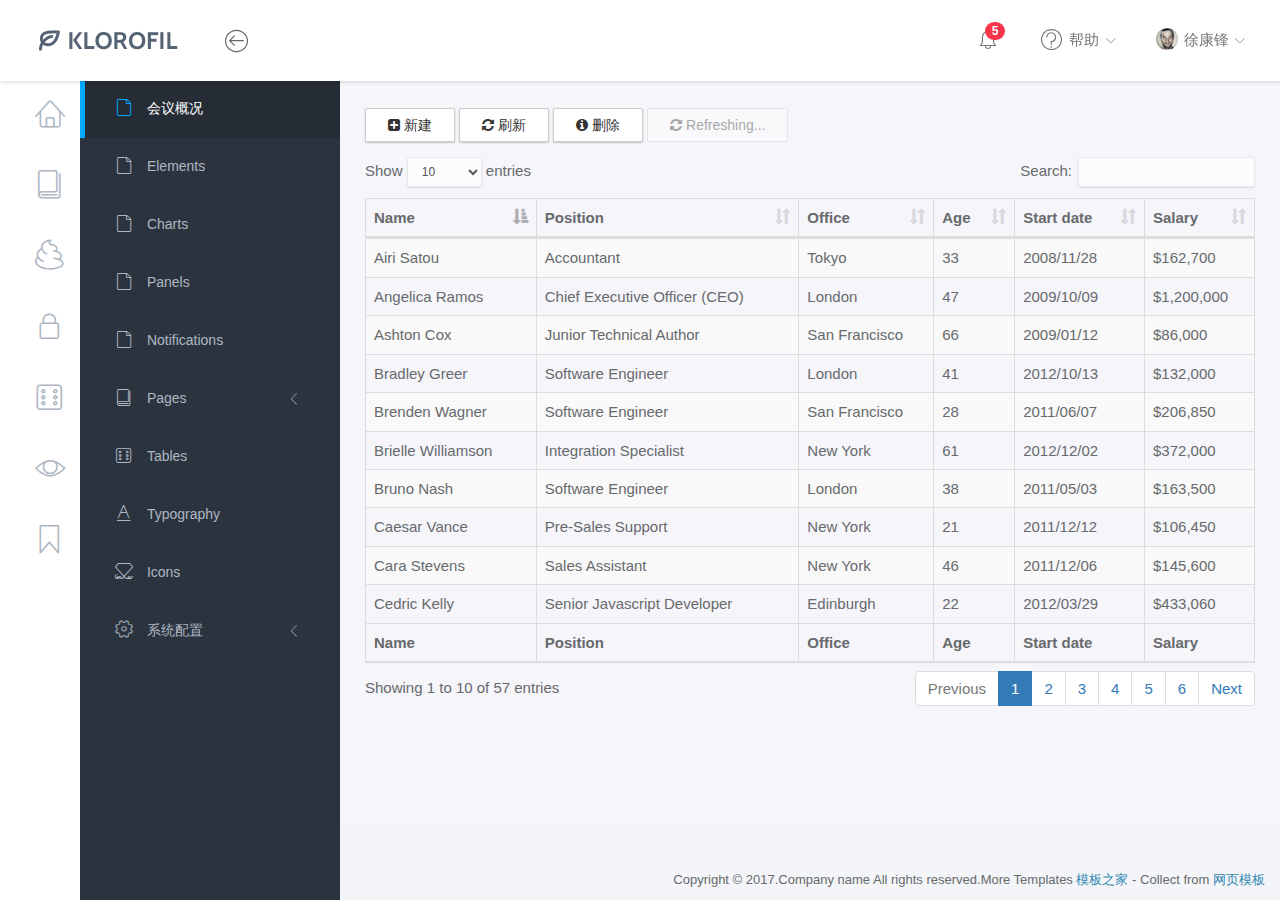
==== commit b0d6c2f8: "first commit2" ====
--- a/tpez_3_np/index.html
+++ b/tpez_3_np/index.html
@@ -95,6 +95,11 @@
 				<ul class="nav nav-pills nav-stacked">
 				     <li><a href="##"><i class="lnr lnr-home" style="font-size: 30px"></i></a></li>
 				     <li style="padding: 0px"><a href="##"><i class="lnr lnr-book" style="font-size: 30px"></i></a></li>
+				     <li style="padding: 0px"><a href="##"><i class="lnr lnr-poop" style="font-size: 30px"></i></a></li>
+				     <li style="padding: 0px"><a href="##"><i class="lnr lnr-lock" style="font-size: 30px"></i></a></li>
+				     <li style="padding: 0px"><a href="##"><i class="lnr lnr-dice" style="font-size: 30px"></i></a></li>
+				     <li style="padding: 0px"><a href="##"><i class="lnr lnr-eye" style="font-size: 30px"></i></a></li>
+				     <li style="padding: 0px"><a href="##"><i class="lnr lnr-bookmark" style="font-size: 30px"></i></a></li>
 				</ul>
 			</div>				
 			<div class="sidebar-scroll">
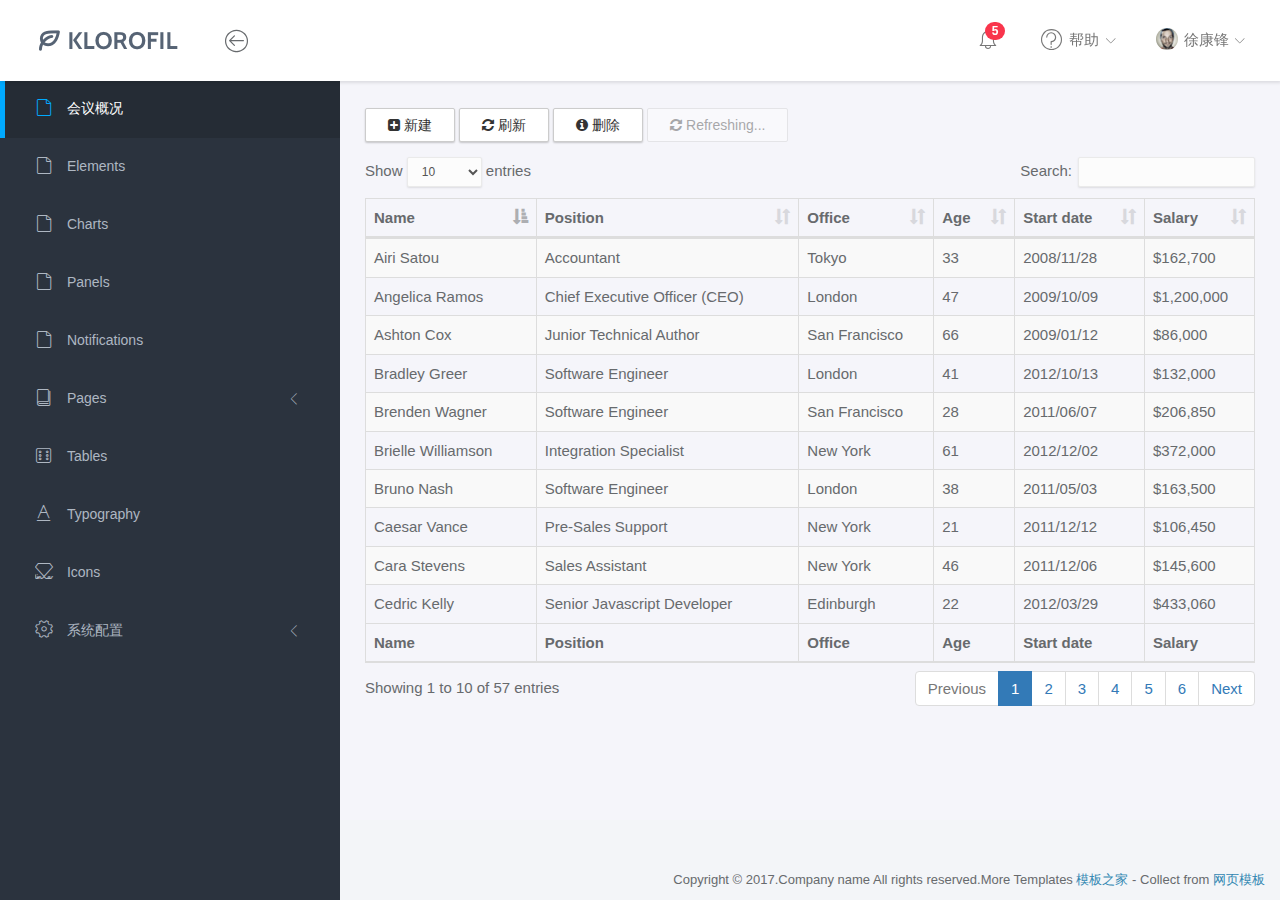
==== commit 5e5b42a3: "3" ====
--- a/tpez_3_np/index.html
+++ b/tpez_3_np/index.html
@@ -29,7 +29,7 @@
 		<!-- NAVBAR -->
 		<nav class="navbar navbar-default navbar-fixed-top">
 			<div class="brand">
-				<a href="index.html"><img src="assets/img/logo-dark.png" alt="Klorofil Logo" class="img-responsive logo"></a>
+				<a href="home.html"><img src="assets/img/logo-dark.png" alt="Klorofil Logo" class="img-responsive logo"></a>
 			</div>
 			<div class="container-fluid">
 				<div class="navbar-btn">
@@ -90,18 +90,7 @@
 		<!-- LEFT SIDEBAR -->
 			
 		<!-- LEFT SIDEBAR -->
-		<div id="sidebar-nav" class="sidebar">
-			<div class="sidebar-layout" >
-				<ul class="nav nav-pills nav-stacked">
-				     <li><a href="##"><i class="lnr lnr-home" style="font-size: 30px"></i></a></li>
-				     <li style="padding: 0px"><a href="##"><i class="lnr lnr-book" style="font-size: 30px"></i></a></li>
-				     <li style="padding: 0px"><a href="##"><i class="lnr lnr-poop" style="font-size: 30px"></i></a></li>
-				     <li style="padding: 0px"><a href="##"><i class="lnr lnr-lock" style="font-size: 30px"></i></a></li>
-				     <li style="padding: 0px"><a href="##"><i class="lnr lnr-dice" style="font-size: 30px"></i></a></li>
-				     <li style="padding: 0px"><a href="##"><i class="lnr lnr-eye" style="font-size: 30px"></i></a></li>
-				     <li style="padding: 0px"><a href="##"><i class="lnr lnr-bookmark" style="font-size: 30px"></i></a></li>
-				</ul>
-			</div>				
+		<div id="sidebar-nav" class="sidebar">		
 			<div class="sidebar-scroll">
 				<nav>
 					<ul class="nav">
--- a/tpez_3_np/assets/css/main.css
+++ b/tpez_3_np/assets/css/main.css
@@ -51,11 +51,11 @@
   -ms-transition: all 0.3s ease-in-out;
   -o-transition: all 0.3s ease-in-out;
   transition: all 0.3s ease-in-out;
-  width: 80px;
+  width: 60px;
   height: 100%;
   float: left;
-  background-color: white;
-  position: relative;
+  /*background-color: #2B333E;*/
+  position: fixed;
   left: 0; 
  }
 
@@ -87,6 +87,7 @@
   background-color: #f5f5fa; }
 
 #wrapper #sidebar-nav,
+#wrapper .sidebar-layout,
 #wrapper .main {
   padding-top: 80px; }
 
